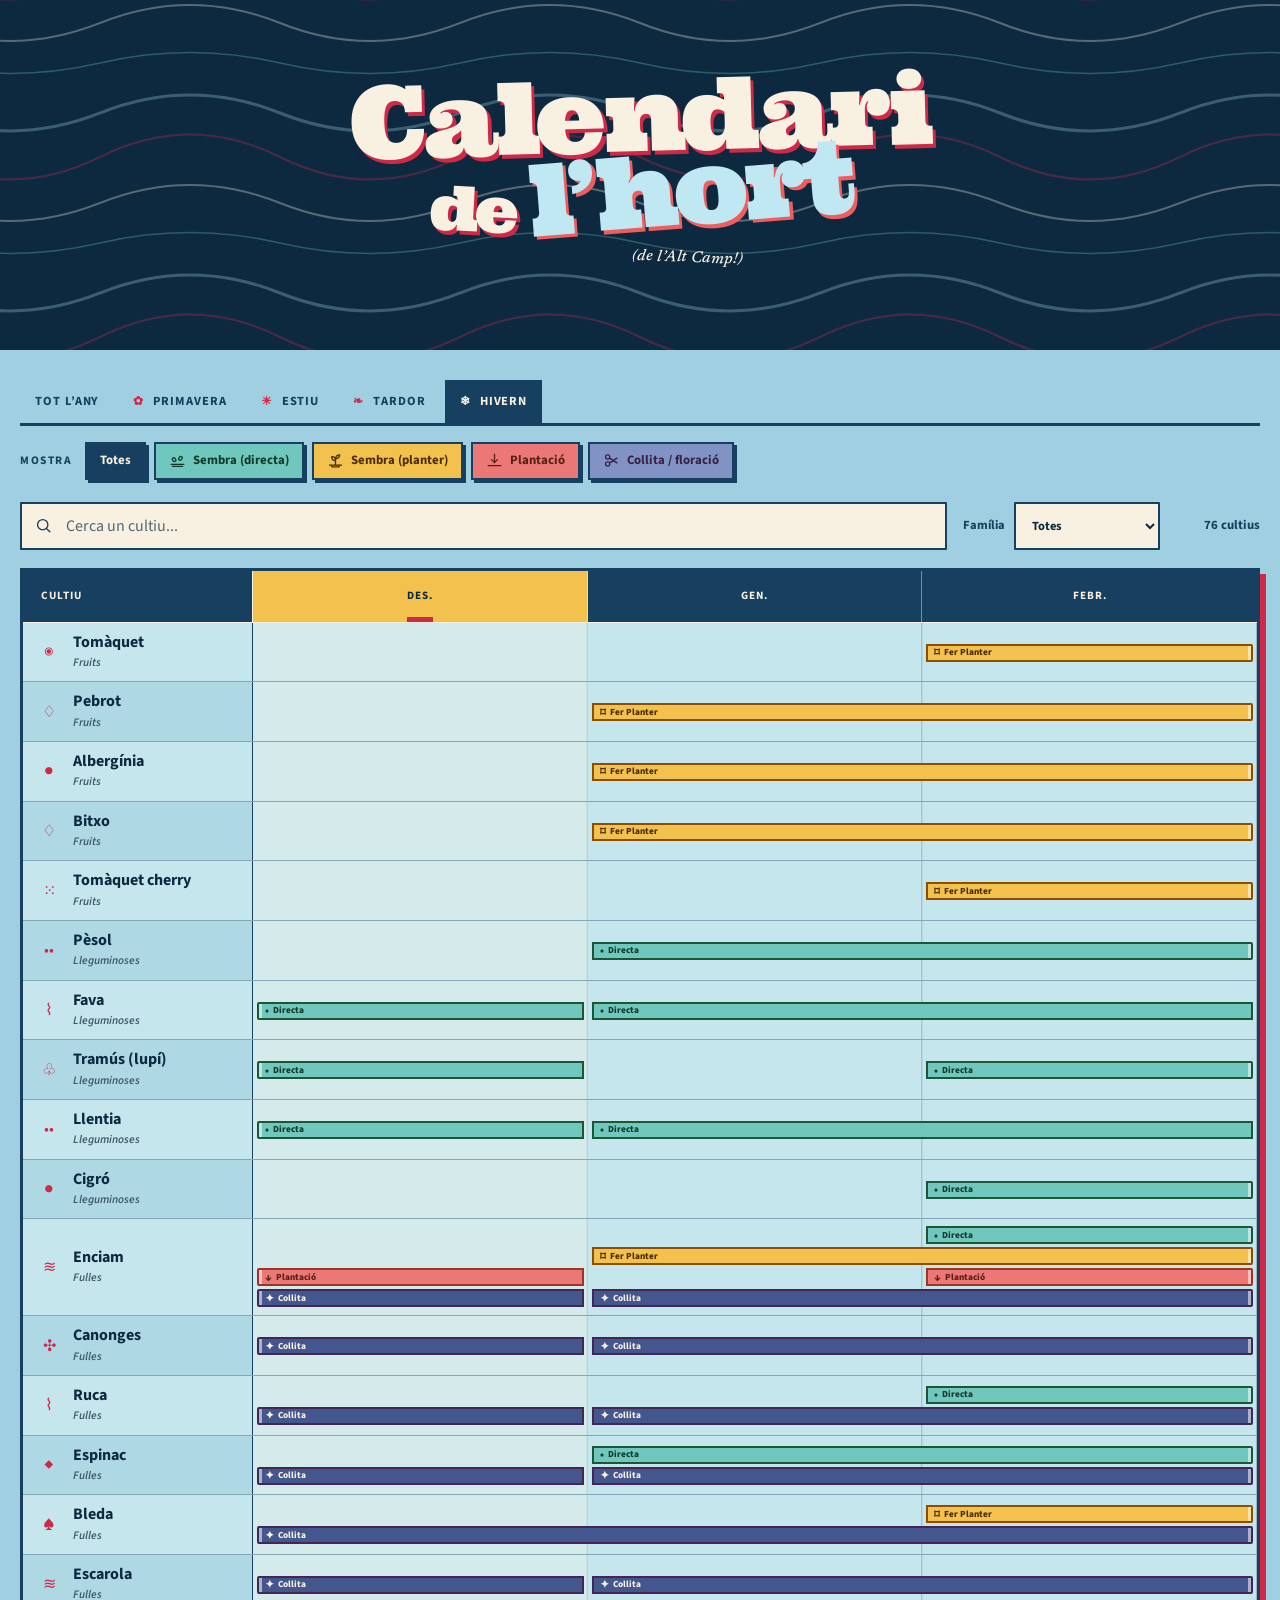
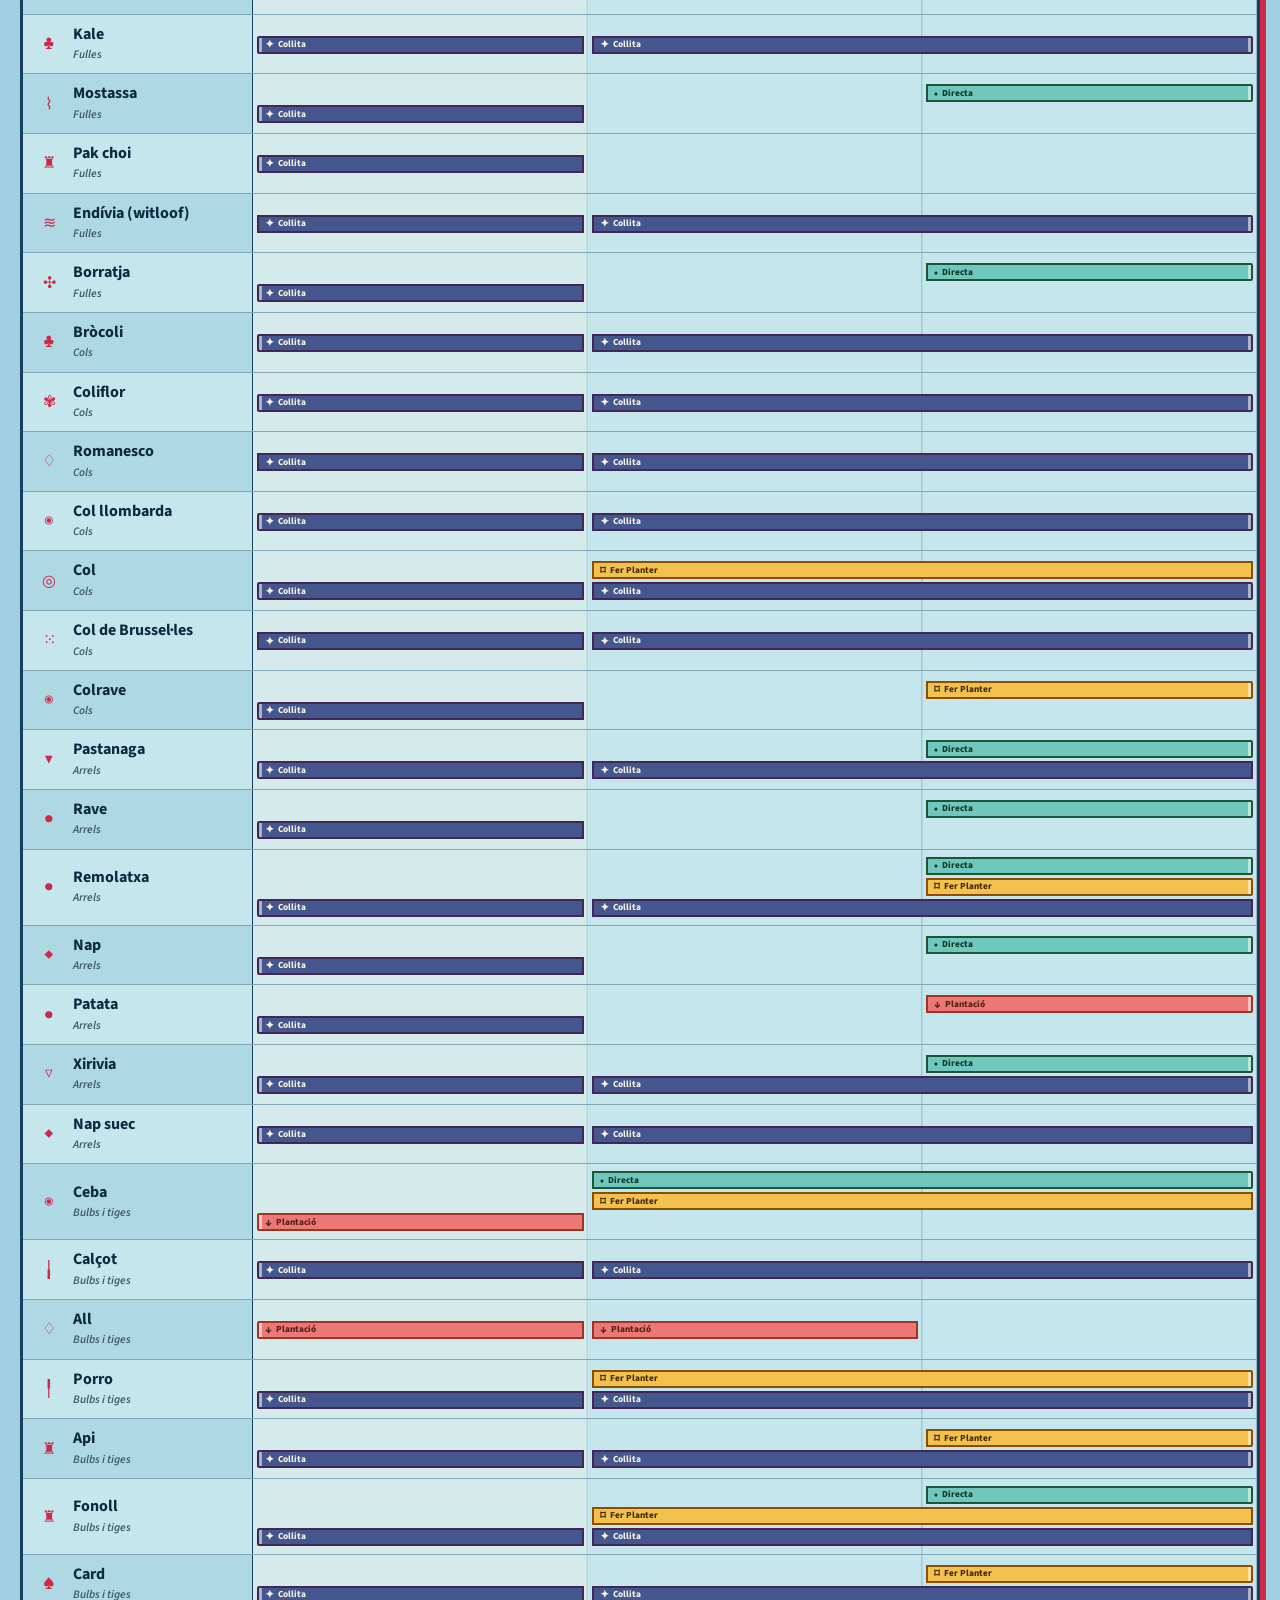
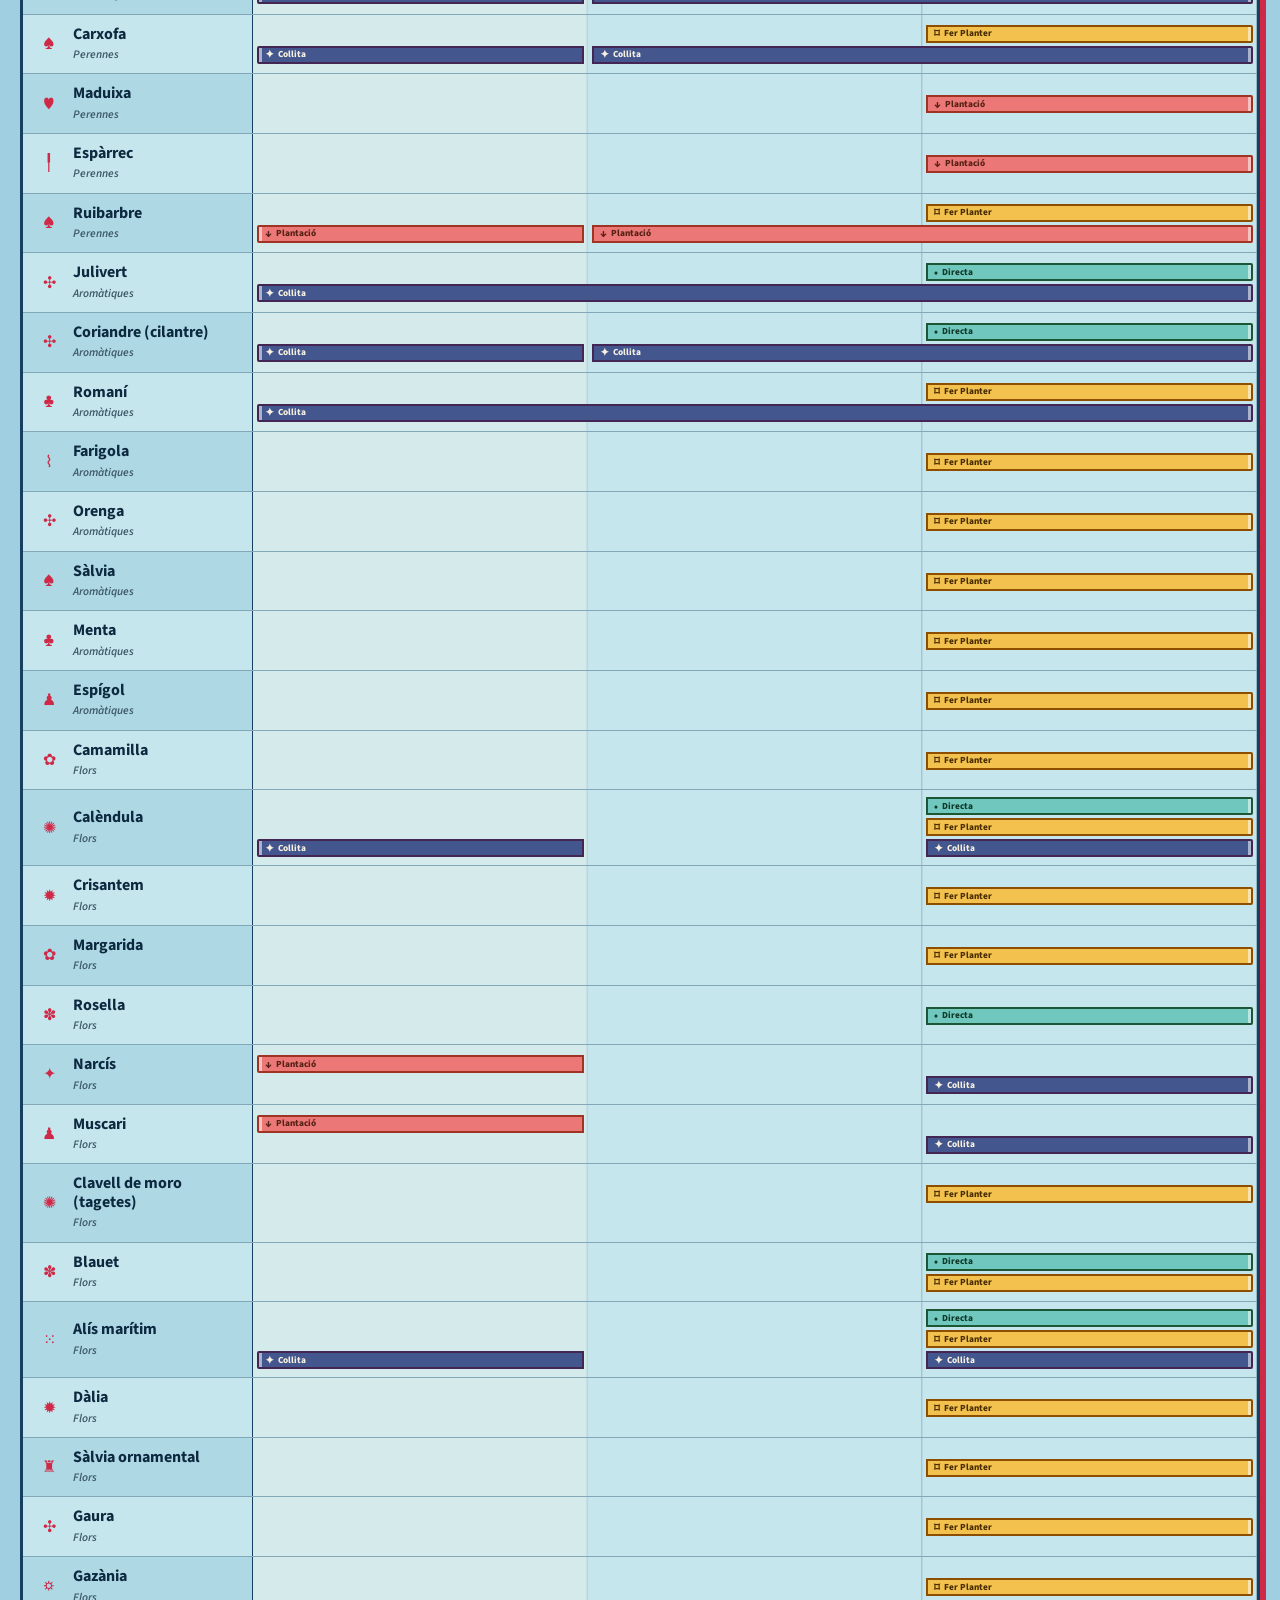
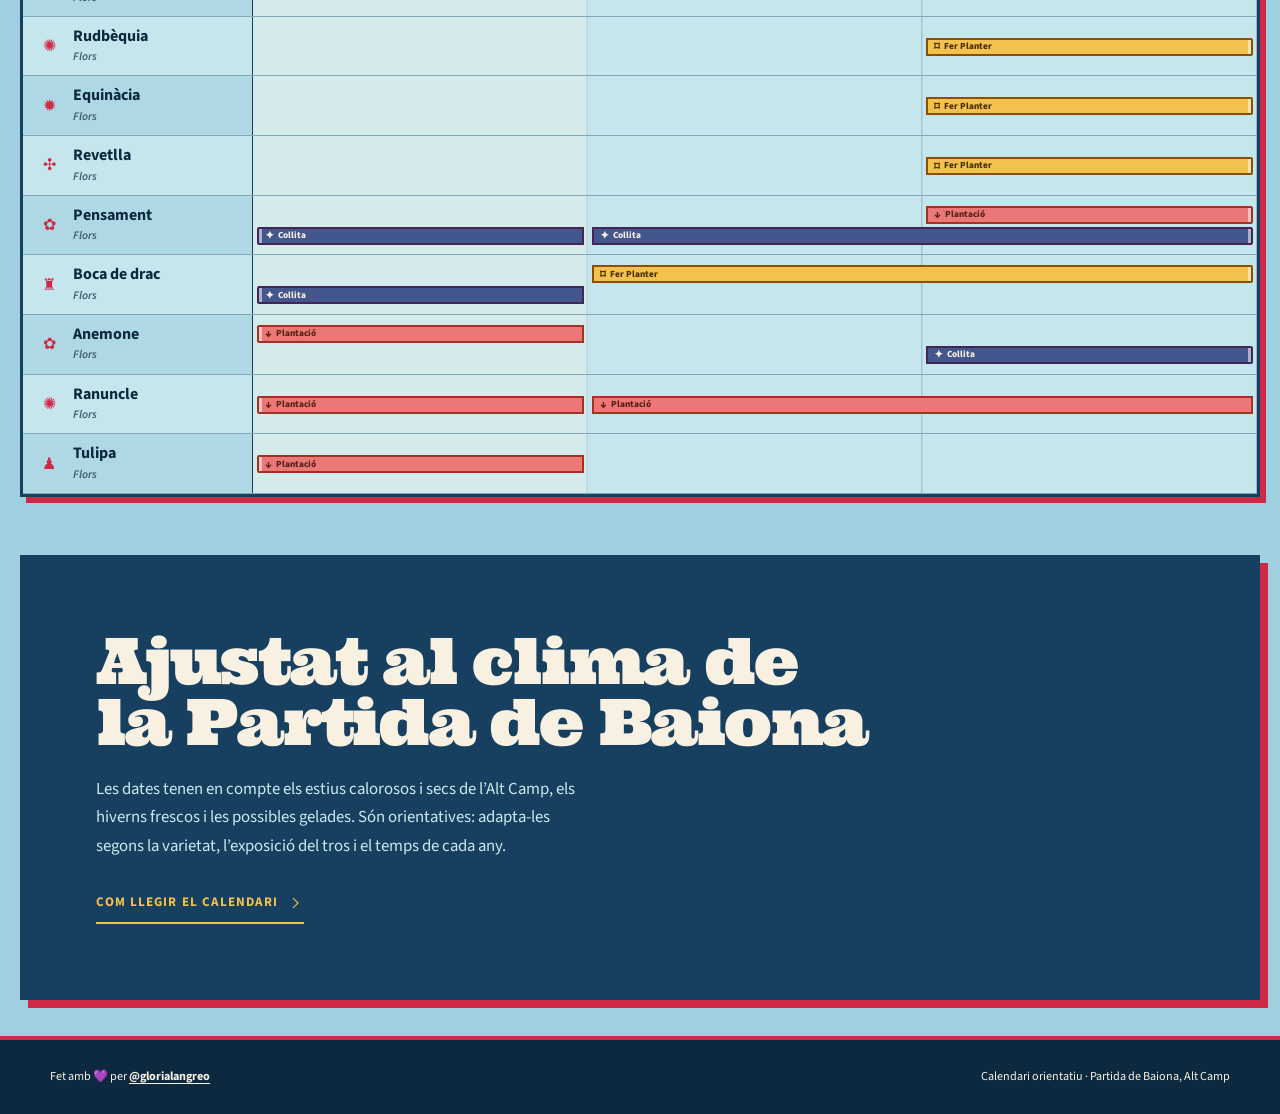
==== index.html @ a0b0c31d "Clarify planting terminology Co-authored-by: Copilot App <223556219+Copilot@users.noreply.github.com" ====
<!doctype html>
<html lang="ca">
  <head>
    <meta charset="UTF-8" />
    <meta name="viewport" content="width=device-width, initial-scale=1.0" />
    <meta
      name="description"
      content="Calendari visual de sembra, planter i trasplantament per a l'hort mediterrani."
    />
    <title>Calendari de l'hort</title>
    <link rel="icon" href="data:image/svg+xml,<svg xmlns=%22http://www.w3.org/2000/svg%22 viewBox=%220 0 32 32%22><text y=%2226%22 font-size=%2228%22>🌱</text></svg>" />
    <link rel="preconnect" href="https://fonts.googleapis.com" />
    <link rel="preconnect" href="https://fonts.gstatic.com" crossorigin />
    <link
      href="https://fonts.googleapis.com/css2?family=Newsreader:ital,opsz,wght@0,6..72,400;0,6..72,500;1,6..72,400&family=Source+Sans+3:ital,wght@0,400;0,500;0,600;0,700;1,400&family=Ultra&display=swap"
      rel="stylesheet"
    />
    <link rel="stylesheet" href="styles.css?v=20260907-37" />
    <link rel="stylesheet" href="theme-bold.css?v=20260907-25" />
  </head>
  <body data-theme="bold">
    <!--
      THESIS: Un cartell botànic de treball, saturat i expressiu, sense perdre la precisió del calendari.
      OWN-WORLD: Paletes estacionals atrevides; tipografia impresa, onades i contrast funcional.
      STORY: Una capçalera editorial condueix al calendari pràctic de l’Alt Camp.
      FIRST VIEWPORT: Titular trencat sobre verd; il·lustració desplegada al peu de la capçalera.
      FORM: Direcció fixada pel brief; cartell botànic vintage amb una graella funcional.
    -->
    <header class="hero">
      <div class="hero-content">
        <h1>
          <span class="title-calendar">Calendari</span>
          <span class="title-de">de</span>
          <em>l’hort</em>
        </h1>
        <p class="hero-region">(de l’Alt Camp!)</p>
      </div>
    </header>

    <main>
      <section class="planner" aria-labelledby="plannerTitle">
        <h2 id="plannerTitle" class="sr-only">Calendari de cultius</h2>

        <div class="season-tabs" role="group" aria-label="Filtra per estació">
          <button class="season-tab" type="button" data-season="all">Tot l’any</button>
          <button class="season-tab" type="button" data-season="spring">
            <span aria-hidden="true">✿</span> Primavera
          </button>
          <button class="season-tab" type="button" data-season="summer">
            <span aria-hidden="true">☀</span> Estiu
          </button>
          <button class="season-tab" type="button" data-season="autumn">
            <span aria-hidden="true">❧</span> Tardor
          </button>
          <button class="season-tab" type="button" data-season="winter">
            <span aria-hidden="true">❄</span> Hivern
          </button>
        </div>

        <div class="action-filter-bar">
          <span class="action-filter-title">Mostra</span>
          <div class="action-filters" role="group" aria-label="Filtra per tasca">
            <button class="action-filter all active" type="button" data-action="all" aria-pressed="true">
              Totes
            </button>
            <button class="action-filter direct active" type="button" data-action="direct" aria-pressed="true">
              <svg viewBox="0 0 20 20" aria-hidden="true">
                <path d="M2.5 14.5h15M4 17h12" />
                <ellipse cx="6" cy="9" rx="1.8" ry="2.4" transform="rotate(-35 6 9)" />
                <ellipse cx="13.5" cy="7.5" rx="1.8" ry="2.4" transform="rotate(35 13.5 7.5)" />
              </svg>
              <span class="action-label-full">Sembra (directa)</span>
              <span class="action-label-short">Directa</span>
            </button>
            <button class="action-filter seedbed active" type="button" data-action="seedbed" aria-pressed="true">
              <svg viewBox="0 0 20 20" aria-hidden="true">
                <path d="M3 15.5h14M5 15.5l1 2h8l1-2M10 15V8" />
                <path d="M10 10c-3 0-4.5-1.5-4.5-4.5C8.5 5.5 10 7 10 10ZM10 8c.5-3 2-4.5 5-4.5-.5 3-2 4.5-5 4.5Z" />
              </svg>
              <span class="action-label-full">Sembra (planter)</span>
              <span class="action-label-short">Fer Planter</span>
            </button>
            <button class="action-filter planting active" type="button" data-action="planting" aria-pressed="true">
              <svg viewBox="0 0 20 20" aria-hidden="true">
                <path d="M10 2.5v10M6.5 9l3.5 3.5L13.5 9M2.5 16h15" />
              </svg>
              <span class="action-label-full">Plantació</span>
              <span class="action-label-short">Plantació</span>
            </button>
            <button class="action-filter harvest active" type="button" data-action="harvest" aria-pressed="true">
              <svg viewBox="0 0 20 20" aria-hidden="true">
                <circle cx="5.5" cy="6" r="2.5" />
                <circle cx="5.5" cy="14" r="2.5" />
                <path d="m7.7 7.2 8.8 5.6M7.7 12.8l8.8-5.6" />
              </svg>
              <span class="action-label-full">Collita / floració</span>
              <span class="action-label-short">Collita</span>
            </button>
          </div>
        </div>

        <div class="toolbar">
          <label class="search-box" for="cropSearch">
            <svg viewBox="0 0 24 24" aria-hidden="true">
              <circle cx="11" cy="11" r="6.5" />
              <path d="m16 16 4 4" />
            </svg>
            <span class="sr-only">Cerca un cultiu</span>
            <input id="cropSearch" type="search" placeholder="Cerca un cultiu..." autocomplete="off" />
          </label>

          <label class="category-filter" for="categorySelect">
            <span>Família</span>
            <select id="categorySelect">
              <option value="all">Totes</option>
            </select>
          </label>

          <p class="result-count" id="resultCount" aria-live="polite"></p>
        </div>

        <div class="gantt-shell">
          <div class="gantt-scroll" id="ganttScroll" tabindex="0" aria-label="Calendari de cultius">
            <div class="gantt" id="gantt">
              <div class="gantt-header">
                <div class="crop-column-title">Cultiu</div>
                <div class="months" id="monthsHeader"></div>
              </div>
              <div id="cropRows"></div>
            </div>
          </div>
          <div class="scroll-hint" id="scrollHint" aria-hidden="true" hidden>
            <span>Desplaça per veure tot l’any</span>
            <span>→</span>
          </div>
        </div>

        <div class="empty-state" id="emptyState" hidden>
          <span aria-hidden="true">🌱</span>
          <h3>No hem trobat cap cultiu</h3>
          <p>Prova una altra cerca o canvia els filtres.</p>
        </div>
      </section>

      <aside class="tip-card">
        <div class="tip-copy">
          <h2>Ajustat al clima de la Partida de Baiona</h2>
          <p>
            Les dates tenen en compte els estius calorosos i secs de l’Alt Camp, els hiverns
            frescos i les possibles gelades. Són orientatives: adapta-les segons la varietat,
            l’exposició del tros i el temps de cada any.
          </p>
          <button
            class="help-button"
            id="helpButton"
            type="button"
            aria-haspopup="dialog"
            aria-controls="helpPanel"
          >
            Com llegir el calendari
            <svg viewBox="0 0 24 24" aria-hidden="true">
              <path d="m8 5 7 7-7 7" />
            </svg>
          </button>
        </div>
      </aside>

      <dialog class="help-dialog" id="helpPanel" aria-labelledby="helpTitle">
        <button class="dialog-close" id="closeHelp" type="button" aria-label="Tanca">×</button>
        <h2 id="helpTitle">Quatre moments, un hort ple de vida</h2>
        <div class="help-steps">
          <div>
            <span class="step-number direct">1</span>
            <h3>Sembra (directa)</h3>
            <p>Sembres la llavor directament al lloc definitiu.</p>
          </div>
          <div>
            <span class="step-number seedbed">2</span>
            <h3>Sembra (planter)</h3>
            <p>Sembres la llavor en safata, test, alvèol, etc. per trasplantar-la després.</p>
          </div>
          <div>
            <span class="step-number planting">3</span>
            <h3>Plantació</h3>
            <p>Plantes una planta o plançó, sigui comprat o que vingui del teu propi planter.</p>
          </div>
          <div>
            <span class="step-number harvest">4</span>
            <h3>Collita / floració</h3>
            <p>Recull els fruits, fulles o arrels; en les plantes ornamentals indica la floració.</p>
          </div>
        </div>
        <p class="dialog-note">
          Pots passar el cursor per damunt de qualsevol franja per veure’n les dates.
        </p>
      </dialog>

    </main>

    <footer>
      <span>
        Fet amb 💜 per
        <a href="https://github.com/glorialangreo">@glorialangreo</a>
      </span>
      <span>Calendari orientatiu · Partida de Baiona, Alt Camp</span>
    </footer>

    <script src="app.js?v=20260907-9"></script>
  </body>
</html>
---- styles.css ----
:root {
  --ink: #2f3a2c;
  --ink-soft: #6d7362;
  --cream: #f4ede0;
  --paper: #f4ede0;
  --paper-deep: #e9e0cf;
  --line: #cfc4ac;
  --line-soft: #ded5c1;
  --green: #40573f;
  --green-dark: #27381f;
  --burgundy: #7b3f43;
  --ochre: #a77e3e;
  --sage: #7d8b6b;
  --font-editorial: "Newsreader", "Iowan Old Style", "Palatino Linotype", Georgia, serif;
  --font-functional: "Source Sans 3", "Segoe UI", Arial, sans-serif;
  --seedbed: #b3813f;
  --seedbed-soft: #e7d6b3;
  --direct: #6f8055;
  --direct-soft: #d3dbbe;
  --planting: #a15b45;
  --planting-soft: #e3c6b5;
  --harvest: #77505d;
  --harvest-soft: #dcc6c9;
  --crop-column: 230px;
  --month-column: 70px;
}

* {
  box-sizing: border-box;
}

html {
  scroll-behavior: smooth;
}

body {
  overflow-x: clip;
  margin: 0;
  color: var(--ink);
  background: var(--cream);
  font-family: var(--font-functional);
  font-size: 1rem;
  line-height: 1.5;
  -webkit-font-smoothing: antialiased;
}

button,
input,
select {
  font: inherit;
}

button {
  color: inherit;
}

.sr-only {
  position: absolute;
  width: 1px;
  height: 1px;
  padding: 0;
  margin: -1px;
  overflow: hidden;
  clip: rect(0, 0, 0, 0);
  white-space: nowrap;
  border: 0;
}

.hero {
  position: relative;
  height: clamp(240px, 24vw, 340px);
  overflow: hidden;
  color: var(--ink);
  background: var(--paper);
  border-bottom: 1px solid var(--line);
}

.hero-content {
  position: absolute;
  top: 50%;
  left: 50%;
  z-index: 2;
  width: min(calc(100% - 40px), 820px);
  text-align: center;
  transform: translate(-50%, -50%);
}

.help-button {
  display: inline-flex;
  gap: 10px;
  align-items: center;
  margin-top: 24px;
  padding: 9px 0;
  color: var(--green);
  font-size: clamp(0.64rem, 0.86vw, 0.84rem);
  font-weight: 700;
  letter-spacing: 0.08em;
  text-transform: uppercase;
  cursor: pointer;
  background: none;
  border: 0;
  border-bottom: 1px solid currentColor;
}

.help-button:hover {
  color: var(--burgundy);
}

.help-button svg {
  width: 16px;
  fill: none;
  stroke: currentColor;
  stroke-linecap: round;
  stroke-linejoin: round;
  stroke-width: 1.6;
  transition: transform 180ms ease-out;
}

.help-button:hover svg {
  transform: translateX(3px);
}

.hero h1 {
  margin: 0;
  font-family: var(--font-editorial);
  font-size: clamp(3rem, 6vw, 5.5rem);
  font-weight: 400;
  font-optical-sizing: auto;
  letter-spacing: -0.035em;
  line-height: 0.96;
  white-space: nowrap;
}

.hero h1 em {
  color: var(--burgundy);
  font-weight: 400;
}


main {
  --gutter: 20px;
  width: min(1240px, calc(100% - var(--gutter) * 2));
  margin: 0 auto;
}

.planner {
  padding: 24px 0 38px;
}

.planner h2,
.tip-card h2,
.help-dialog h2 {
  margin: 0;
  font-family: var(--font-editorial);
  font-size: clamp(2.4rem, 4.2vw, 3.75rem);
  font-weight: 400;
  font-optical-sizing: auto;
  letter-spacing: -0.03em;
  line-height: 0.98;
  text-wrap: balance;
}

.action-filter-bar {
  display: flex;
  gap: 12px;
  align-items: center;
  margin-top: 16px;
}

.action-filter-title {
  color: var(--ink-soft);
  font-size: 0.76rem;
  font-weight: 700;
  letter-spacing: 0.08em;
  text-transform: uppercase;
}

.action-filters {
  display: flex;
  flex-wrap: wrap;
  gap: 8px;
}

.action-filter {
  display: inline-flex;
  gap: 7px;
  align-items: center;
  min-height: 36px;
  padding: 7px 12px;
  color: var(--ink-soft);
  font-size: 0.78rem;
  font-weight: 700;
  cursor: pointer;
  background: transparent;
  border: 1px solid var(--line);
  border-radius: 0;
  transition:
    color 160ms ease,
    background 160ms ease,
    border-color 160ms ease,
    box-shadow 160ms ease;
}

.action-filter:hover {
  border-color: var(--green);
}

.action-filter:focus-visible {
  outline: 3px solid rgba(61, 91, 66, 0.22);
  outline-offset: 2px;
}

.action-filter svg {
  width: 17px;
  height: 17px;
  fill: none;
  stroke: currentColor;
  stroke-linecap: round;
  stroke-linejoin: round;
  stroke-width: 1.5;
}

.action-filter.all.active {
  color: var(--paper);
  background: var(--green);
  border-color: var(--green);
}

.action-filter.seedbed.active {
  color: #70440f;
  background: var(--seedbed-soft);
  border-color: var(--seedbed);
}

.action-filter.direct.active {
  color: #3e5f31;
  background: var(--direct-soft);
  border-color: var(--direct);
}

.action-filter.planting.active {
  color: #843b25;
  background: var(--planting-soft);
  border-color: var(--planting);
}

.action-filter.harvest.active {
  color: #514174;
  background: var(--harvest-soft);
  border-color: var(--harvest);
}

.action-label-short {
  display: none;
}

.step-number.seedbed {
  background: var(--seedbed);
}

.step-number.direct {
  background: var(--direct);
}

.step-number.planting {
  background: var(--planting);
}

.step-number.harvest {
  background: var(--harvest);
}

.season-tabs {
  display: flex;
  gap: 28px;
  padding: 0;
  margin-top: 0;
  overflow-x: auto;
  border-bottom: 1px solid var(--line);
  scrollbar-width: none;
}

.season-tabs::-webkit-scrollbar {
  display: none;
}

.season-tab {
  flex: 0 0 max-content;
  min-width: 0;
  padding: 12px 0 13px;
  font-size: 0.86rem;
  font-weight: 600;
  cursor: pointer;
  background: transparent;
  letter-spacing: 0.03em;
  border: 0;
  border-bottom: 2px solid transparent;
  transition:
    color 160ms ease,
    border-color 160ms ease;
}

.season-tab span {
  margin-right: 5px;
  color: var(--burgundy);
}

.season-tab:hover {
  color: var(--burgundy);
}

.season-tab.active {
  color: var(--green-dark);
  background: transparent;
  border-bottom-color: var(--green);
}

.season-tab.active span {
  color: var(--burgundy);
}

.toolbar {
  display: grid;
  grid-template-columns: minmax(240px, 1fr) auto auto;
  gap: 16px;
  align-items: center;
  margin-top: 22px;
}

.search-box {
  position: relative;
  display: flex;
  align-items: center;
}

.search-box svg {
  position: absolute;
  left: 14px;
  width: 19px;
  fill: none;
  stroke: var(--green);
  stroke-linecap: round;
  stroke-width: 1.7;
  pointer-events: none;
}

.search-box input,
.category-filter select {
  width: 100%;
  height: 44px;
  color: var(--ink);
  background: var(--paper);
  border: 1px solid var(--line);
  border-radius: 1px;
  outline: none;
}

.search-box input {
  padding: 0 16px 0 44px;
}

.search-box input:focus,
.category-filter select:focus {
  border-color: var(--green);
  box-shadow: 0 0 0 3px rgba(61, 91, 66, 0.14);
}

.category-filter {
  display: flex;
  gap: 9px;
  align-items: center;
  color: var(--ink-soft);
  font-size: 0.78rem;
  font-weight: 600;
}

.category-filter select {
  min-width: 130px;
  padding: 0 34px 0 12px;
}

.result-count {
  min-width: 84px;
  margin: 0;
  color: var(--ink-soft);
  font-size: 0.8rem;
  text-align: right;
}

.gantt-shell {
  margin-top: 18px;
  overflow: hidden;
  border: 1px solid var(--line);
}

.gantt-scroll {
  overflow-x: auto;
  background: var(--paper);
  outline: none;
}

.gantt {
  min-width: calc(var(--crop-column) + var(--month-column) * var(--visible-months));
}

.gantt-header,
.crop-row {
  display: grid;
  grid-template-columns:
    var(--crop-column)
    minmax(calc(var(--month-column) * var(--visible-months)), 1fr);
}

.gantt-header {
  position: sticky;
  top: 0;
  z-index: 5;
  min-height: 52px;
  color: var(--green-dark);
  background: #ded6bd;
  border-bottom: 1px solid var(--line);
  font-size: 0.7rem;
  font-weight: 700;
  letter-spacing: 0.09em;
  text-transform: uppercase;
}

.crop-column-title {
  position: sticky;
  left: 0;
  z-index: 7;
  display: flex;
  align-items: center;
  padding: 0 18px;
  background: #ded6bd;
  border-right: 1px solid var(--line);
}

.months {
  display: grid;
  grid-template-columns: repeat(var(--visible-months), minmax(var(--month-column), 1fr));
}

.month-label {
  position: relative;
  display: grid;
  border-right: 1px solid var(--line);
  place-items: center;
}

.month-label:last-child {
  border-right: 0;
}

.month-label.current {
  color: var(--green);
  background: rgba(125, 139, 107, 0.22);
}

.month-label.current::after {
  position: absolute;
  bottom: 0;
  width: 26px;
  height: 3px;
  content: "";
  background: var(--green);
  border-radius: 0;
}

.crop-row {
  min-height: 58px;
  border-bottom: 1px solid rgba(183, 170, 136, 0.52);
}

.crop-row:last-child {
  border-bottom: 0;
}

.crop-meta {
  position: sticky;
  left: 0;
  z-index: 3;
  display: flex;
  gap: 12px;
  align-items: center;
  padding: 10px 14px;
  background: var(--paper);
  border-right: 1px solid var(--line);
}

.crop-row:nth-child(even) .crop-meta {
  background: #eee7d5;
}

.crop-icon {
  display: block;
  flex: 0 0 auto;
  width: 24px;
  height: auto;
  color: var(--burgundy);
  font-size: 1rem;
  text-align: center;
}

.crop-name {
  display: block;
  margin-bottom: 3px;
  color: var(--ink);
  font-family: var(--font-functional);
  font-size: 1rem;
  font-weight: 600;
  line-height: 1.15;
}

.crop-category {
  display: block;
  color: #777866;
  font-size: 0.72rem;
  font-style: italic;
}

.timeline {
  position: relative;
  display: grid;
  min-height: calc(12px + var(--lane-count, 1) * 21px);
  background-image: url("data:image/svg+xml,%3Csvg xmlns='http://www.w3.org/2000/svg' width='100' height='2' viewBox='0 0 100 2'%3E%3Cpath d='M99.5 0v2' stroke='%23cfc4ac' stroke-opacity='.52'/%3E%3C/svg%3E");
  background-size: calc(100% / var(--visible-months)) 100%;
}

.month-highlight {
  position: absolute;
  top: 0;
  bottom: 0;
  left: calc((var(--position) - 1) * 100% / var(--visible-months));
  width: calc(100% / var(--visible-months));
  pointer-events: none;
  content: "";
  background: rgba(61, 91, 66, 0.07);
}

.period {
  position: absolute;
  z-index: 1;
  display: flex;
  gap: 4px;
  align-items: center;
  top: calc(var(--lane-offset, 7px) + var(--lane) * 21px);
  left: calc((var(--start) - 1) * 100% / var(--visible-months) + 4px);
  width: calc((var(--end) - var(--start) + 1) * 100% / var(--visible-months) - 8px);
  height: 16px;
  padding: 0 6px;
  overflow: hidden;
  font-size: 0.58rem;
  font-weight: 800;
  line-height: 1;
  white-space: nowrap;
  cursor: help;
  border: 1px solid;
  border-radius: 0;
  transition:
    filter 140ms ease,
    transform 140ms ease;
}

.period:hover,
.period:focus-visible,
.period.is-active {
  z-index: 2;
  filter: saturate(1.15) brightness(0.96);
  outline: 2px solid var(--paper);
  box-shadow: 0 0 0 3px currentColor;
  transform: scaleY(1.18);
}

.period-tooltip {
  position: fixed;
  z-index: 1000;
  max-width: min(260px, calc(100vw - 20px));
  padding: 8px 10px;
  color: var(--light, var(--paper));
  font-size: 0.78rem;
  font-weight: 700;
  line-height: 1.25;
  pointer-events: none;
  background: var(--green-dark);
  border: 2px solid var(--paper);
  box-shadow: 4px 4px 0 var(--burgundy);
}

.period-tooltip[hidden] {
  display: none;
}

.period.seedbed {
  color: #6b4a15;
  background: var(--seedbed-soft);
  border-color: var(--seedbed);
}

.period.direct {
  color: #3c4c2b;
  background: var(--direct-soft);
  border-color: var(--direct);
}

.period.planting {
  color: #7d3f2a;
  background: var(--planting-soft);
  border-color: var(--planting);
}

.period.harvest {
  color: #5d3a45;
  background: var(--harvest-soft);
  border-color: var(--harvest);
}

.period.continues-before {
  border-top-left-radius: 2px;
  border-bottom-left-radius: 2px;
  box-shadow: inset 3px 0 rgba(255, 255, 255, 0.55);
}

.period.continues-after {
  border-top-right-radius: 2px;
  border-bottom-right-radius: 2px;
  box-shadow: inset -3px 0 rgba(255, 255, 255, 0.55);
}

.period.continues-before.continues-after {
  box-shadow:
    inset 3px 0 rgba(255, 255, 255, 0.55),
    inset -3px 0 rgba(255, 255, 255, 0.55);
}

.period-symbol {
  flex: 0 0 auto;
  font-size: 0.7rem;
}

.period-label {
  overflow: hidden;
  text-overflow: ellipsis;
}

.scroll-hint {
  display: none;
  justify-content: space-between;
  padding: 8px 14px;
  color: var(--ink-soft);
  font-size: 0.72rem;
  background: var(--paper-deep);
  border-top: 1px solid var(--line);
}

.scroll-hint[hidden] {
  display: none;
}

.empty-state {
  padding: 52px 20px;
  text-align: center;
}

.empty-state span {
  font-size: 2.4rem;
}

.empty-state h3 {
  margin: 14px 0 6px;
  font-family: var(--font-editorial);
  font-size: 1.55rem;
  font-weight: 500;
}

.empty-state p {
  margin: 0;
  color: var(--ink-soft);
}

.tip-card {
  display: grid;
  grid-template-columns: minmax(0, 1fr);
  align-items: center;
  padding: 32px 0;
  margin: 20px auto 36px;
  border-top: 1px solid var(--line);
  border-bottom: 1px solid var(--line);
}

.tip-copy {
  max-width: 760px;
}

.tip-card h2 {
  max-width: 15ch;
  font-size: clamp(2.25rem, 4vw, 3.5rem);
}

.tip-card p {
  max-width: 60ch;
  margin: 22px 0 0;
  color: var(--ink-soft);
  line-height: 1.7;
}

footer {
  display: flex;
  gap: 20px;
  justify-content: space-between;
  padding: 28px max(24px, calc((100% - 1180px) / 2));
  color: #e4dcc6;
  font-size: 0.76rem;
  background: var(--green-dark);
  border-top: 1px solid #a9a37f;
}

footer a {
  color: inherit;
  font-weight: 700;
  text-underline-offset: 3px;
}

footer a:hover {
  color: #fff;
}

.help-dialog {
  width: min(680px, calc(100% - 32px));
  max-height: calc(100dvh - 48px);
  padding: 42px;
  color: var(--ink);
  background: var(--paper);
  border: 1px solid var(--line);
  overflow-y: auto;
}

.help-dialog::backdrop {
  background: rgb(30 38 28 / 55%);
}

.dialog-close {
  position: absolute;
  top: 18px;
  right: 20px;
  width: 34px;
  height: 34px;
  font-size: 1.5rem;
  cursor: pointer;
  background: transparent;
  border: 0;
}

.help-steps {
  display: grid;
  grid-template-columns: repeat(4, 1fr);
  gap: 14px;
  margin-top: 28px;
}

.help-steps > div {
  padding: 18px 0;
  border-top: 1px solid var(--line);
}

.step-number {
  display: grid;
  width: 27px;
  height: 27px;
  color: #fff;
  font-size: 0.75rem;
  font-weight: 700;
  border-radius: 1px;
  place-items: center;
}

.help-steps h3 {
  margin: 14px 0 7px;
  font-family: var(--font-editorial);
  font-size: 1.35rem;
  font-weight: 500;
  letter-spacing: -0.015em;
}

.help-steps p,
.dialog-note {
  color: var(--ink-soft);
  font-size: 0.82rem;
  line-height: 1.55;
}

.dialog-note {
  margin: 20px 0 0;
}

@media (max-width: 900px) {
  .hero {
    display: block;
    height: clamp(230px, 34vw, 300px);
    padding-top: 0;
  }

  .hero-content {
    position: absolute;
    top: 50%;
    left: 50%;
    width: calc(100% - 40px);
    margin: 0;
    transform: translate(-50%, -50%);
  }

  .hero h1 {
    font-size: clamp(2.8rem, 7vw, 4rem);
  }

}

@media (max-width: 800px) {
  :root {
    --crop-column: 120px;
    --month-column: 56px;
  }

  main {
    --gutter: 12px;
  }

  .planner {
    padding: 20px 0 28px;
  }

  .action-filter-bar {
    display: block;
  }

  .action-filter-title {
    display: block;
    margin-bottom: 8px;
  }

  .toolbar {
    grid-template-columns: 1fr auto;
  }

  .search-box {
    grid-column: 1 / -1;
  }

  .result-count {
    text-align: right;
  }

  .scroll-hint {
    display: flex;
  }

  .crop-meta {
    gap: 0;
    padding: 10px;
  }

  .crop-icon {
    display: none;
  }

  .tip-card {
    padding: 28px 0;
    margin: 20px auto 32px;
  }

  .help-steps {
    grid-template-columns: 1fr;
  }
}

@media (max-width: 520px) {
  .hero {
    height: 240px;
    padding-top: 0;
  }

  .hero h1 {
    font-size: clamp(2.15rem, 9.5vw, 2.7rem);
  }

  .help-dialog {
    width: calc(100% - 24px);
    padding: 38px 20px 24px;
  }

  .category-filter > span {
    display: none;
  }

  .action-filter.all {
    display: none;
  }

  .action-label-full {
    display: none;
  }

  .action-label-short {
    display: inline;
  }

  .tip-card {
    display: block;
    padding: 24px 0;
  }

  footer {
    display: grid;
  }
}

@media (prefers-reduced-motion: reduce) {
  *,
  *::before,
  *::after {
    scroll-behavior: auto !important;
    transition-duration: 0.01ms !important;
  }
}
---- theme-bold.css ----
body[data-theme="bold"] {
  --ink: #123f31;
  --ink-soft: #5c343b;
  --cream: #f2a2b0;
  --paper: #f7b4bf;
  --paper-deep: #e991a2;
  --line: #164b3a;
  --line-soft: #d66f84;
  --green: #0d4a37;
  --green-dark: #07382b;
  --burgundy: #b7193f;
  --ochre: #d98413;
  --sage: #438150;
  --seedbed: #d27a00;
  --seedbed-soft: #f5bd43;
  --direct: #17643b;
  --direct-soft: #7ebc68;
  --planting: #bc3826;
  --planting-soft: #f17b61;
  --harvest: #5a3675;
  --harvest-soft: #b28ac2;
  --hero-shadow: #ee5c35;
  --light: #fff2d8;
  --control-bg: #ffd4d8;
  --grid-bg: #ffc3ca;
  --grid-alt: #f5aab6;
  --highlight: #f5bd43;
  --muted: #7b3d49;
  --placeholder: #765c57;
  --tip-copy: #ffd9d8;
  --dialog-bg: #ffd2d7;
  --dialog-copy: #633c43;
  --hero-pattern: url("data:image/svg+xml,%3Csvg xmlns='http://www.w3.org/2000/svg' width='360' height='180' viewBox='0 0 360 180'%3E%3Cg fill='none' stroke-linecap='round'%3E%3Cpath d='M0 28C60 4 120 4 180 28S300 52 360 28' stroke='%23f7b4bf' stroke-width='3'/%3E%3Cpath d='M0 72C60 42 120 42 180 72S300 102 360 72' stroke='%23ee5c35' stroke-width='2'/%3E%3Cpath d='M0 118C60 94 120 94 180 118S300 142 360 118' stroke='%23fff2d8' stroke-width='2'/%3E%3Cpath d='M0 158C60 144 120 144 180 158S300 172 360 158' stroke='%23f7b4bf' stroke-width='1.5'/%3E%3C/g%3E%3C/svg%3E");
  color: var(--ink);
  background: var(--cream);
}

body[data-theme="bold"][data-season-theme="spring"] {
  --ink: #421841;
  --ink-soft: #65325f;
  --cream: #cfe86e;
  --paper: #f5a3cf;
  --paper-deep: #df77b7;
  --line: #4b194f;
  --line-soft: #9dbb48;
  --green: #4b194f;
  --green-dark: #341239;
  --burgundy: #d82472;
  --ochre: #f28a32;
  --sage: #65a95c;
  --seedbed: #c87a00;
  --seedbed-soft: #ffd052;
  --direct: #276945;
  --direct-soft: #7fd39a;
  --planting: #bd386c;
  --planting-soft: #f47ba8;
  --harvest: #74418c;
  --harvest-soft: #b988cf;
  --hero-shadow: #ff7a3d;
  --light: #fff4d6;
  --control-bg: #e7f59f;
  --grid-bg: #e1f28f;
  --grid-alt: #d1e876;
  --highlight: #ffcf3f;
  --muted: #68405f;
  --placeholder: #6d5b45;
  --tip-copy: #f6cfe4;
  --dialog-bg: #e8f3a4;
  --dialog-copy: #57344f;
  --hero-pattern: url("data:image/svg+xml,%3Csvg xmlns='http://www.w3.org/2000/svg' width='360' height='180' viewBox='0 0 360 180'%3E%3Cg fill='none' stroke-linecap='round'%3E%3Cpath d='M0 28C60 4 120 4 180 28S300 52 360 28' stroke='%23cfe86e' stroke-width='3'/%3E%3Cpath d='M0 72C60 42 120 42 180 72S300 102 360 72' stroke='%23f5a3cf' stroke-width='2'/%3E%3Cpath d='M0 118C60 94 120 94 180 118S300 142 360 118' stroke='%23fff4d6' stroke-width='2'/%3E%3Cpath d='M0 158C60 144 120 144 180 158S300 172 360 158' stroke='%23ff7a3d' stroke-width='1.5'/%3E%3C/g%3E%3C/svg%3E");
}

body[data-theme="bold"][data-season-theme="summer"] {
  --ink: #17356f;
  --ink-soft: #62442c;
  --cream: #f5c84b;
  --paper: #ff765d;
  --paper-deep: #ef6048;
  --line: #173f8f;
  --line-soft: #dda93c;
  --green: #173f8f;
  --green-dark: #102c6c;
  --burgundy: #d51d65;
  --ochre: #df8500;
  --sage: #24a58f;
  --seedbed: #bf7100;
  --seedbed-soft: #ffe05a;
  --direct: #106b61;
  --direct-soft: #65cfb5;
  --planting: #c13b28;
  --planting-soft: #ff8064;
  --harvest: #67408f;
  --harvest-soft: #ad8ad0;
  --hero-shadow: #27b7a0;
  --light: #fff5d8;
  --control-bg: #ffe59b;
  --grid-bg: #ffdc70;
  --grid-alt: #f4ca48;
  --highlight: #ff765d;
  --muted: #704d2b;
  --placeholder: #6d5b45;
  --tip-copy: #d8f5ef;
  --dialog-bg: #ffe7a8;
  --dialog-copy: #59472c;
  --hero-pattern: url("data:image/svg+xml,%3Csvg xmlns='http://www.w3.org/2000/svg' width='360' height='180' viewBox='0 0 360 180'%3E%3Cg fill='none' stroke-linecap='round'%3E%3Cpath d='M0 28C60 4 120 4 180 28S300 52 360 28' stroke='%23f5c84b' stroke-width='3'/%3E%3Cpath d='M0 72C60 42 120 42 180 72S300 102 360 72' stroke='%2327b7a0' stroke-width='2'/%3E%3Cpath d='M0 118C60 94 120 94 180 118S300 142 360 118' stroke='%23fff5d8' stroke-width='2'/%3E%3Cpath d='M0 158C60 144 120 144 180 158S300 172 360 158' stroke='%23ff765d' stroke-width='1.5'/%3E%3C/g%3E%3C/svg%3E");
}

body[data-theme="bold"][data-season-theme="autumn"] {
  --ink: #4a1f35;
  --ink-soft: #683728;
  --cream: #df783f;
  --paper: #f3a35c;
  --paper-deep: #dc8445;
  --line: #4b1d45;
  --line-soft: #bd5d39;
  --green: #4b1d45;
  --green-dark: #32112f;
  --burgundy: #a71d42;
  --ochre: #d98c24;
  --sage: #788349;
  --seedbed: #a96608;
  --seedbed-soft: #efb73e;
  --direct: #4f642f;
  --direct-soft: #95a65a;
  --planting: #a93728;
  --planting-soft: #e76f51;
  --harvest: #633566;
  --harvest-soft: #a978a5;
  --hero-shadow: #55c2a3;
  --light: #fff0ca;
  --control-bg: #f2bd8a;
  --grid-bg: #eda178;
  --grid-alt: #df8a62;
  --highlight: #efb73e;
  --muted: #6d342b;
  --placeholder: #6b4b3e;
  --tip-copy: #f5d0b0;
  --dialog-bg: #f3bd91;
  --dialog-copy: #61372f;
  --hero-pattern: url("data:image/svg+xml,%3Csvg xmlns='http://www.w3.org/2000/svg' width='360' height='180' viewBox='0 0 360 180'%3E%3Cg fill='none' stroke-linecap='round'%3E%3Cpath d='M0 28C60 4 120 4 180 28S300 52 360 28' stroke='%23f3a35c' stroke-width='3'/%3E%3Cpath d='M0 72C60 42 120 42 180 72S300 102 360 72' stroke='%23f2bb3f' stroke-width='2'/%3E%3Cpath d='M0 118C60 94 120 94 180 118S300 142 360 118' stroke='%23fff0ca' stroke-width='2'/%3E%3Cpath d='M0 158C60 144 120 144 180 158S300 172 360 158' stroke='%23a71d42' stroke-width='1.5'/%3E%3C/g%3E%3C/svg%3E");
}

body[data-theme="bold"][data-season-theme="winter"] {
  --ink: #17374b;
  --ink-soft: #405b68;
  --cream: #9fcfe0;
  --paper: #bfe8f3;
  --paper-deep: #91cfdf;
  --line: #173f5f;
  --line-soft: #75aec0;
  --green: #173f5f;
  --green-dark: #0d2940;
  --burgundy: #cf2948;
  --ochre: #d99c27;
  --sage: #4d918e;
  --seedbed: #a8730c;
  --seedbed-soft: #f2c14e;
  --direct: #236b68;
  --direct-soft: #6fc7bd;
  --planting: #b63e47;
  --planting-soft: #eb7776;
  --harvest: #43578e;
  --harvest-soft: #8193c4;
  --hero-shadow: #f05d5e;
  --light: #f8f1e2;
  --control-bg: #d8eef2;
  --grid-bg: #c5e6ed;
  --grid-alt: #aed8e3;
  --highlight: #f2c14e;
  --muted: #3f5a69;
  --placeholder: #526873;
  --tip-copy: #cbeaf0;
  --dialog-bg: #d8edf2;
  --dialog-copy: #334f5d;
  --hero-pattern: url("data:image/svg+xml,%3Csvg xmlns='http://www.w3.org/2000/svg' width='360' height='180' viewBox='0 0 360 180'%3E%3Cg fill='none' stroke-linecap='round'%3E%3Cpath d='M0 28C60 4 120 4 180 28S300 52 360 28' stroke='%239fcfe0' stroke-width='3'/%3E%3Cpath d='M0 72C60 42 120 42 180 72S300 102 360 72' stroke='%23cf2948' stroke-width='2'/%3E%3Cpath d='M0 118C60 94 120 94 180 118S300 142 360 118' stroke='%23f8f1e2' stroke-width='2'/%3E%3Cpath d='M0 158C60 144 120 144 180 158S300 172 360 158' stroke='%236fc7bd' stroke-width='1.5'/%3E%3C/g%3E%3C/svg%3E");
}

body[data-theme="bold"] .hero {
  height: clamp(280px, 28vw, 350px);
  background: var(--green-dark);
  border-bottom: 0;
}

body[data-theme="bold"] .hero::before {
  position: absolute;
  inset: 0;
  z-index: 0;
  content: "";
  background-image: var(--hero-pattern);
  background-position: center;
  background-size: 360px 180px;
  opacity: 0.32;
}

body[data-theme="bold"] .hero-content {
  top: 50%;
  left: 50%;
  z-index: 1;
  width: min(900px, calc(100% - 48px));
  text-align: left;
  transform: translate(-50%, -50%);
}

body[data-theme="bold"] .hero h1 {
  display: grid;
  grid-template-areas:
    "calendar calendar"
    "de hort";
  grid-template-columns: max-content max-content;
  column-gap: 0.14em;
  align-items: end;
  width: max-content;
  margin: 0 auto;
  color: var(--light);
  font-family: "Ultra", Rockwell, "Roboto Slab", serif;
  font-size: clamp(4rem, 7.8vw, 6.5rem);
  font-weight: 400;
  letter-spacing: -0.045em;
  line-height: 0.76;
  text-shadow: none;
  white-space: normal;
}

body[data-theme="bold"] .title-calendar {
  grid-area: calendar;
  text-shadow: 3px 4px 0 var(--burgundy);
  transform: rotate(-1.5deg);
  transform-origin: left bottom;
}

body[data-theme="bold"] .title-de {
  grid-area: de;
  justify-self: end;
  margin-right: -0.05em;
  font-size: 0.62em;
  letter-spacing: -0.06em;
  text-shadow: 3px 4px 0 var(--burgundy);
  transform: rotate(3deg) translateY(-0.04em);
  transform-origin: right center;
}

body[data-theme="bold"] .hero h1 em {
  grid-area: hort;
  display: block;
  width: max-content;
  margin: 0;
  color: var(--paper);
  font-style: normal;
  text-shadow: 3px 4px 0 var(--hero-shadow);
  transform: rotate(-4.5deg) translateY(0.02em);
  transform-origin: left center;
}

body[data-theme="bold"] .hero-region {
  width: max-content;
  margin: 0.8rem auto 0;
  color: var(--light);
  font-family: "Newsreader", Georgia, serif;
  font-size: clamp(1rem, 1.2vw, 1.3rem);
  font-style: italic;
  font-weight: 500;
  letter-spacing: 0.025em;
  line-height: 1;
  transform: translateX(3rem) rotate(2deg);
}

body[data-theme="bold"] main {
  width: min(1320px, calc(100% - var(--gutter) * 2));
}

body[data-theme="bold"] .planner {
  padding-top: 30px;
}

body[data-theme="bold"] .season-tabs {
  gap: 4px;
  border-bottom: 3px solid var(--green);
}

body[data-theme="bold"] .season-tab {
  padding: 12px 15px;
  color: var(--green);
  font-size: 0.78rem;
  font-weight: 700;
  letter-spacing: 0.075em;
  text-transform: uppercase;
  border-bottom: 0;
}

body[data-theme="bold"] .season-tab:hover {
  color: var(--light);
  background: var(--burgundy);
}

body[data-theme="bold"] .season-tab.active {
  color: var(--light);
  background: var(--green);
  border-bottom-color: transparent;
}

body[data-theme="bold"] .season-tab.active span,
body[data-theme="bold"] .season-tab:hover span {
  color: var(--light);
}

body[data-theme="bold"] .action-filter-title {
  color: var(--green);
  font-size: 0.72rem;
  letter-spacing: 0.14em;
}

body[data-theme="bold"] .action-filter {
  min-height: 38px;
  padding: 7px 13px;
  color: var(--green);
  font-size: 0.8rem;
  background: var(--control-bg);
  border: 2px solid var(--green);
  box-shadow: 3px 3px 0 var(--green);
}

body[data-theme="bold"] .action-filter:hover {
  color: var(--light);
  background: var(--burgundy);
}

body[data-theme="bold"] .action-filter.all.active {
  color: var(--light);
  background: var(--green);
}

body[data-theme="bold"] .action-filter.seedbed.active {
  color: #4a2d00;
  background: var(--seedbed-soft);
  border-color: var(--green);
}

body[data-theme="bold"] .action-filter.direct.active {
  color: #103a29;
  background: var(--direct-soft);
  border-color: var(--green);
}

body[data-theme="bold"] .action-filter.planting.active {
  color: #582115;
  background: var(--planting-soft);
  border-color: var(--green);
}

body[data-theme="bold"] .action-filter.harvest.active {
  color: #372144;
  background: var(--harvest-soft);
  border-color: var(--green);
}

body[data-theme="bold"] .search-box input,
body[data-theme="bold"] .category-filter select {
  height: 48px;
  color: var(--green-dark);
  background: var(--light);
  border: 2px solid var(--green);
}

body[data-theme="bold"] .search-box input::placeholder {
  color: var(--placeholder);
  opacity: 1;
}

body[data-theme="bold"] .category-filter,
body[data-theme="bold"] .result-count {
  color: var(--green);
  font-weight: 700;
}

body[data-theme="bold"] .gantt-shell {
  border: 3px solid var(--green);
  box-shadow: 6px 6px 0 var(--burgundy);
}

body[data-theme="bold"] .gantt-scroll,
body[data-theme="bold"] .crop-meta {
  background: var(--grid-bg);
}

body[data-theme="bold"] .gantt-header,
body[data-theme="bold"] .crop-column-title {
  color: var(--light);
  background: var(--green);
  border-color: var(--light);
}

body[data-theme="bold"] .month-label {
  border-color: color-mix(in srgb, var(--light) 45%, transparent);
}

body[data-theme="bold"] .month-label.current {
  color: var(--green-dark);
  background: var(--highlight);
}

body[data-theme="bold"] .month-label.current::after {
  height: 5px;
  background: var(--burgundy);
}

body[data-theme="bold"] .crop-row {
  border-bottom: 1px solid color-mix(in srgb, var(--green) 38%, transparent);
}

body[data-theme="bold"] .crop-row:nth-child(even) .crop-meta {
  background: var(--grid-alt);
}

body[data-theme="bold"] .crop-meta {
  border-color: var(--green);
}

body[data-theme="bold"] .crop-name {
  color: var(--green-dark);
  font-weight: 700;
}

body[data-theme="bold"] .crop-category {
  color: var(--muted);
  font-weight: 600;
}

body[data-theme="bold"] .timeline {
  background-color: var(--grid-bg);
  background-image: linear-gradient(
    to right,
    transparent calc(100% - 1px),
    color-mix(in srgb, var(--green) 28%, transparent) calc(100% - 1px)
  );
}

body[data-theme="bold"] .month-highlight {
  background: color-mix(in srgb, var(--light) 30%, transparent);
}

body[data-theme="bold"] .period {
  height: 18px;
  color: var(--green-dark);
  font-weight: 800;
  border-width: 2px;
}

body[data-theme="bold"] .period.seedbed {
  color: #4a2d00;
  background: var(--seedbed-soft);
  border-color: #8d4e00;
}

body[data-theme="bold"] .period.direct {
  color: #103a29;
  background: var(--direct-soft);
  border-color: #1b5635;
}

body[data-theme="bold"] .period.planting {
  color: #582115;
  background: var(--planting-soft);
  border-color: #9f3425;
}

body[data-theme="bold"] .period.harvest {
  color: var(--light);
  background: var(--harvest);
  border-color: #432653;
}

body[data-theme="bold"] .scroll-hint {
  color: var(--light);
  background: var(--green);
  border-color: var(--green);
}

body[data-theme="bold"] .tip-card {
  grid-template-columns: 1fr;
  padding: clamp(38px, 6vw, 76px);
  color: var(--light);
  background: var(--green);
  border: 0;
  box-shadow: 8px 8px 0 var(--burgundy);
}

body[data-theme="bold"] .tip-copy {
  max-width: 860px;
}

body[data-theme="bold"] .tip-card h2 {
  max-width: 16ch;
  color: var(--light);
  font-family: "Ultra", Rockwell, "Roboto Slab", serif;
  font-size: clamp(2.4rem, 5vw, 4.8rem);
  letter-spacing: -0.035em;
  line-height: 0.95;
}

body[data-theme="bold"] .tip-card p {
  color: var(--tip-copy);
  font-size: 1.05rem;
}

body[data-theme="bold"] .help-button {
  color: var(--highlight);
  font-size: 0.82rem;
  border-bottom-width: 2px;
}

body[data-theme="bold"] footer {
  color: var(--light);
  background: var(--green-dark);
  border-top: 4px solid var(--burgundy);
}

body[data-theme="bold"] .help-dialog {
  color: var(--green-dark);
  background: var(--dialog-bg);
  border: 3px solid var(--green);
  box-shadow: 8px 8px 0 var(--burgundy);
}

body[data-theme="bold"] .help-dialog::backdrop {
  background: color-mix(in srgb, var(--green-dark) 72%, transparent);
}

body[data-theme="bold"] .help-dialog h2 {
  color: var(--green);
  font-family: "Ultra", Rockwell, "Roboto Slab", serif;
  font-size: clamp(2rem, 4vw, 3.2rem);
  letter-spacing: -0.03em;
}

body[data-theme="bold"] .help-steps > div {
  border-color: var(--green);
}

body[data-theme="bold"] .help-steps p,
body[data-theme="bold"] .dialog-note {
  color: var(--dialog-copy);
}

@media (max-width: 900px) {
  body[data-theme="bold"] .hero {
    height: clamp(260px, 36vw, 310px);
  }

  body[data-theme="bold"] .hero-content {
    top: 50%;
    left: 50%;
    width: calc(100% - 48px);
    transform: translate(-50%, -50%);
  }

  body[data-theme="bold"] .hero h1 {
    font-size: clamp(3.6rem, 10vw, 5.5rem);
  }

  body[data-theme="bold"] .hero h1 em {
    transform-origin: left center;
  }

  body[data-theme="bold"] .hero-region {
    margin: 0.8rem auto 0;
    transform: rotate(2deg);
  }
}

@media (max-width: 520px) {
  body[data-theme="bold"] .hero {
    height: 235px;
  }

  body[data-theme="bold"] .hero-content {
    width: calc(100% - 30px);
  }

  body[data-theme="bold"] .hero h1 {
    font-size: clamp(2.8rem, 13.8vw, 3.65rem);
  }

  body[data-theme="bold"] .season-tab {
    display: flex;
    flex: 1 1 0;
    gap: 1px;
    align-items: center;
    justify-content: center;
    min-width: 0;
    padding: 10px 2px;
    font-size: 0.56rem;
    letter-spacing: 0.015em;
    white-space: nowrap;
  }

  body[data-theme="bold"] .season-tab span {
    margin-right: 0;
  }

  body[data-theme="bold"] .action-filters {
    flex-wrap: nowrap;
    gap: 5px;
    width: 100%;
  }

  body[data-theme="bold"] .action-filter {
    flex: 1 1 0;
    gap: 3px;
    justify-content: center;
    min-width: 0;
    min-height: 36px;
    padding: 6px 3px;
    font-size: 0.68rem;
    white-space: nowrap;
    box-shadow: 2px 2px 0 var(--green);
  }

  body[data-theme="bold"] .action-filter svg {
    flex: 0 0 auto;
    width: 14px;
    height: 14px;
  }

  body[data-theme="bold"] .tip-card {
    padding: 34px 24px;
    box-shadow: 5px 5px 0 var(--burgundy);
  }

  body[data-theme="bold"] .tip-card h2 {
    font-size: 2.35rem;
  }
}
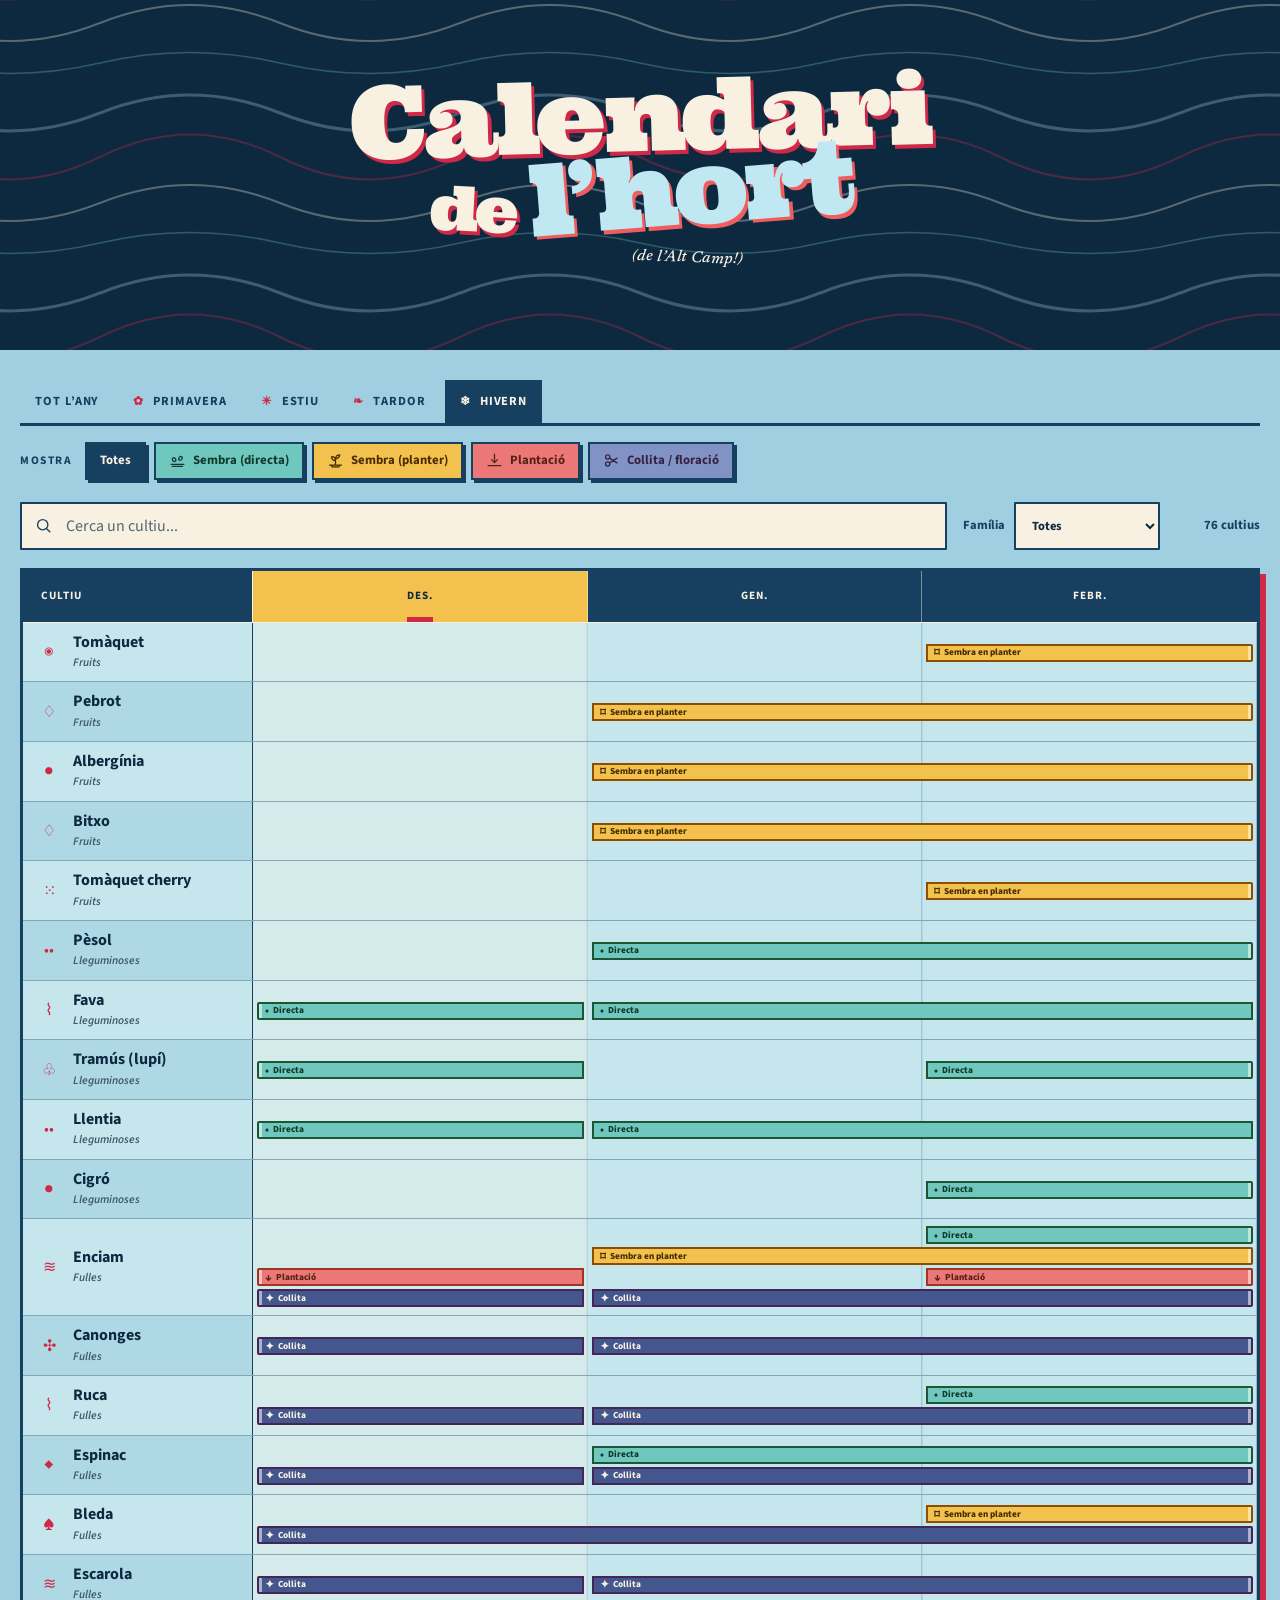
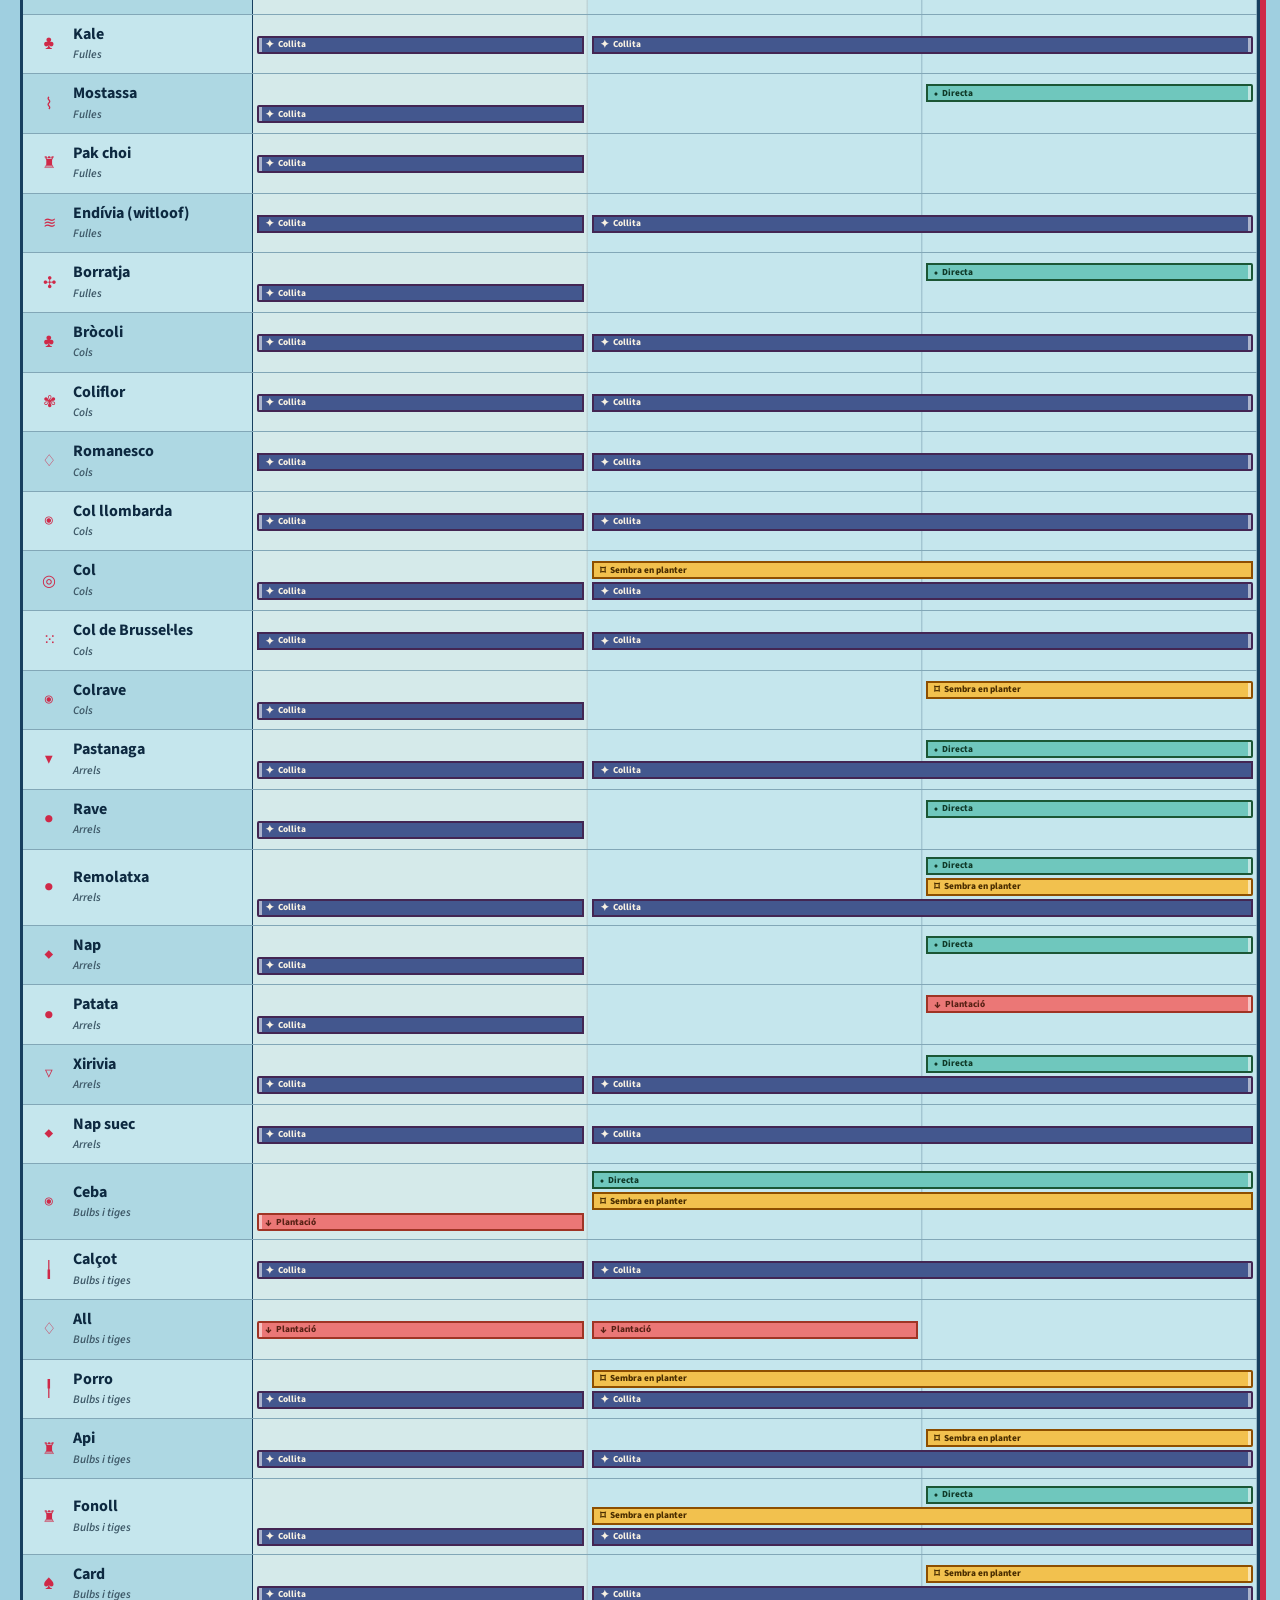
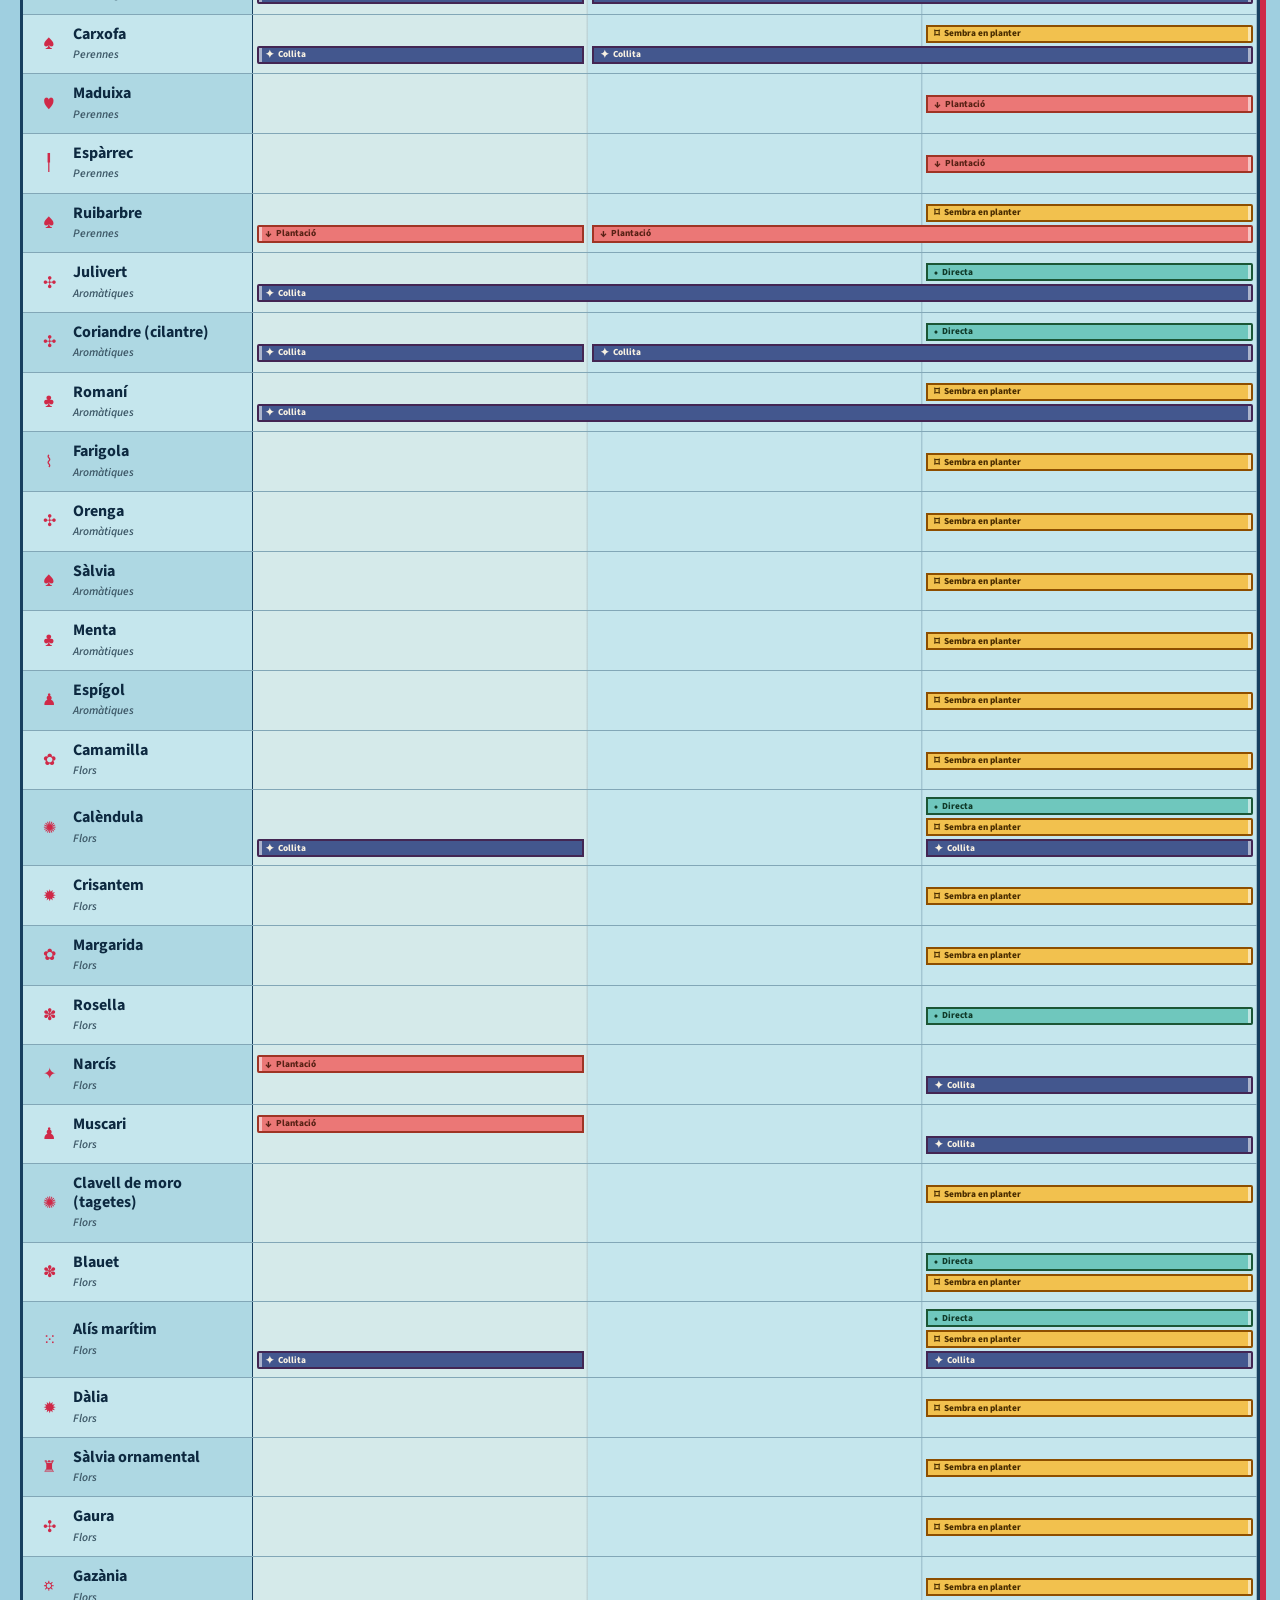
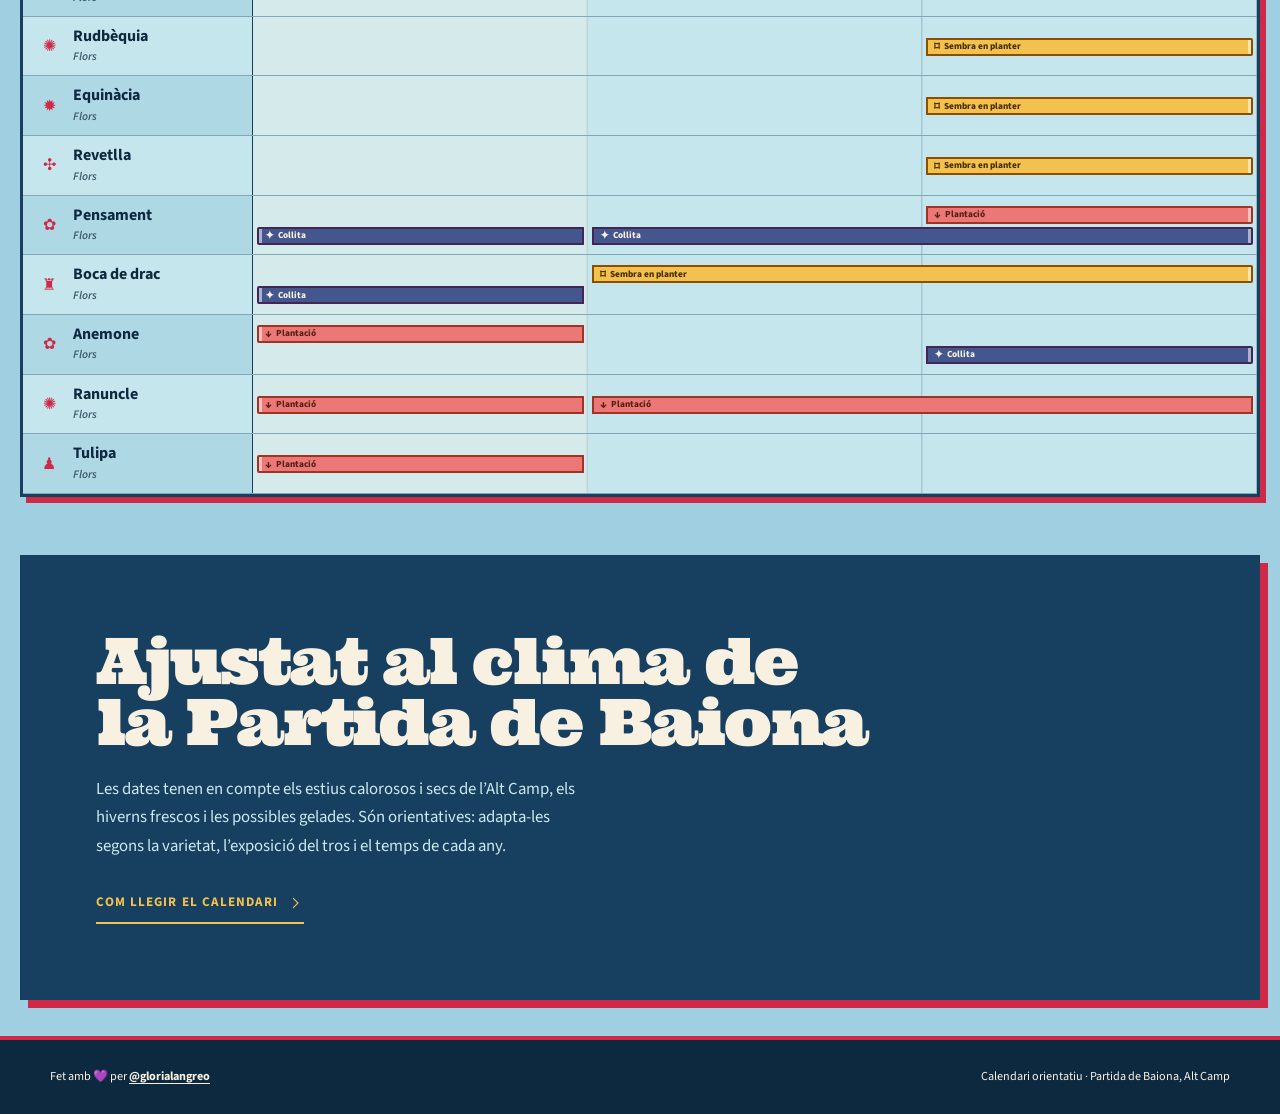
==== commit 9bf8a09f: "Rename mobile seedbed label Co-authored-by: Copilot App <223556219+Copilot@users.noreply.github.com>" ====
--- a/index.html
+++ b/index.html
@@ -15,8 +15,8 @@
       href="https://fonts.googleapis.com/css2?family=Newsreader:ital,opsz,wght@0,6..72,400;0,6..72,500;1,6..72,400&family=Source+Sans+3:ital,wght@0,400;0,500;0,600;0,700;1,400&family=Ultra&display=swap"
       rel="stylesheet"
     />
-    <link rel="stylesheet" href="styles.css?v=20260907-37" />
-    <link rel="stylesheet" href="theme-bold.css?v=20260907-25" />
+    <link rel="stylesheet" href="styles.css?v=20260907-38" />
+    <link rel="stylesheet" href="theme-bold.css?v=20260907-26" />
   </head>
   <body data-theme="bold">
     <!--
@@ -78,7 +78,7 @@
                 <path d="M10 10c-3 0-4.5-1.5-4.5-4.5C8.5 5.5 10 7 10 10ZM10 8c.5-3 2-4.5 5-4.5-.5 3-2 4.5-5 4.5Z" />
               </svg>
               <span class="action-label-full">Sembra (planter)</span>
-              <span class="action-label-short">Fer Planter</span>
+              <span class="action-label-short">Sembra en planter</span>
             </button>
             <button class="action-filter planting active" type="button" data-action="planting" aria-pressed="true">
               <svg viewBox="0 0 20 20" aria-hidden="true">
@@ -205,6 +205,6 @@
       <span>Calendari orientatiu · Partida de Baiona, Alt Camp</span>
     </footer>
 
-    <script src="app.js?v=20260907-9"></script>
+    <script src="app.js?v=20260907-10"></script>
   </body>
 </html>
--- a/styles.css
+++ b/styles.css
@@ -896,6 +896,10 @@
     display: none;
   }
 
+  .action-filter svg {
+    display: none;
+  }
+
   .action-label-full {
     display: none;
   }
--- a/theme-bold.css
+++ b/theme-bold.css
@@ -615,6 +615,10 @@
     box-shadow: 2px 2px 0 var(--green);
   }
 
+  body[data-theme="bold"] .action-filter.seedbed {
+    flex-grow: 1.75;
+  }
+
   body[data-theme="bold"] .action-filter svg {
     flex: 0 0 auto;
     width: 14px;
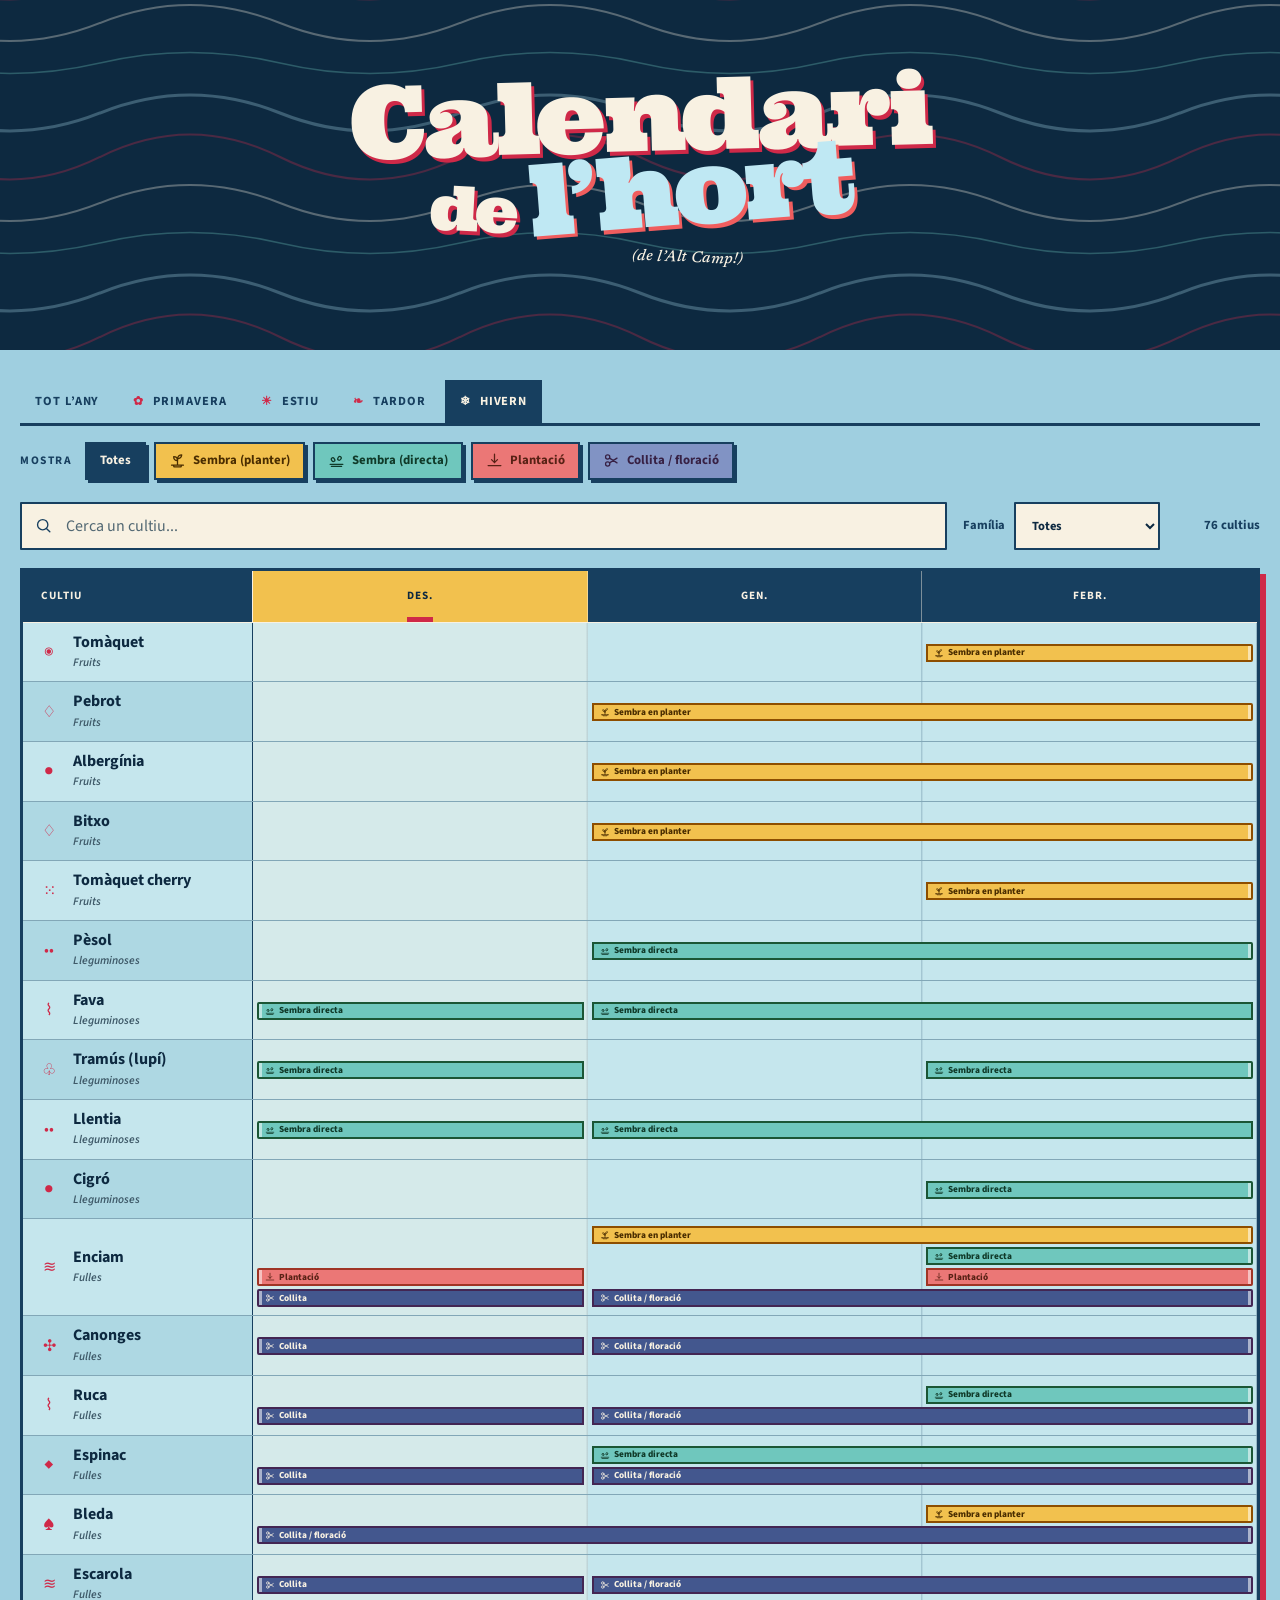
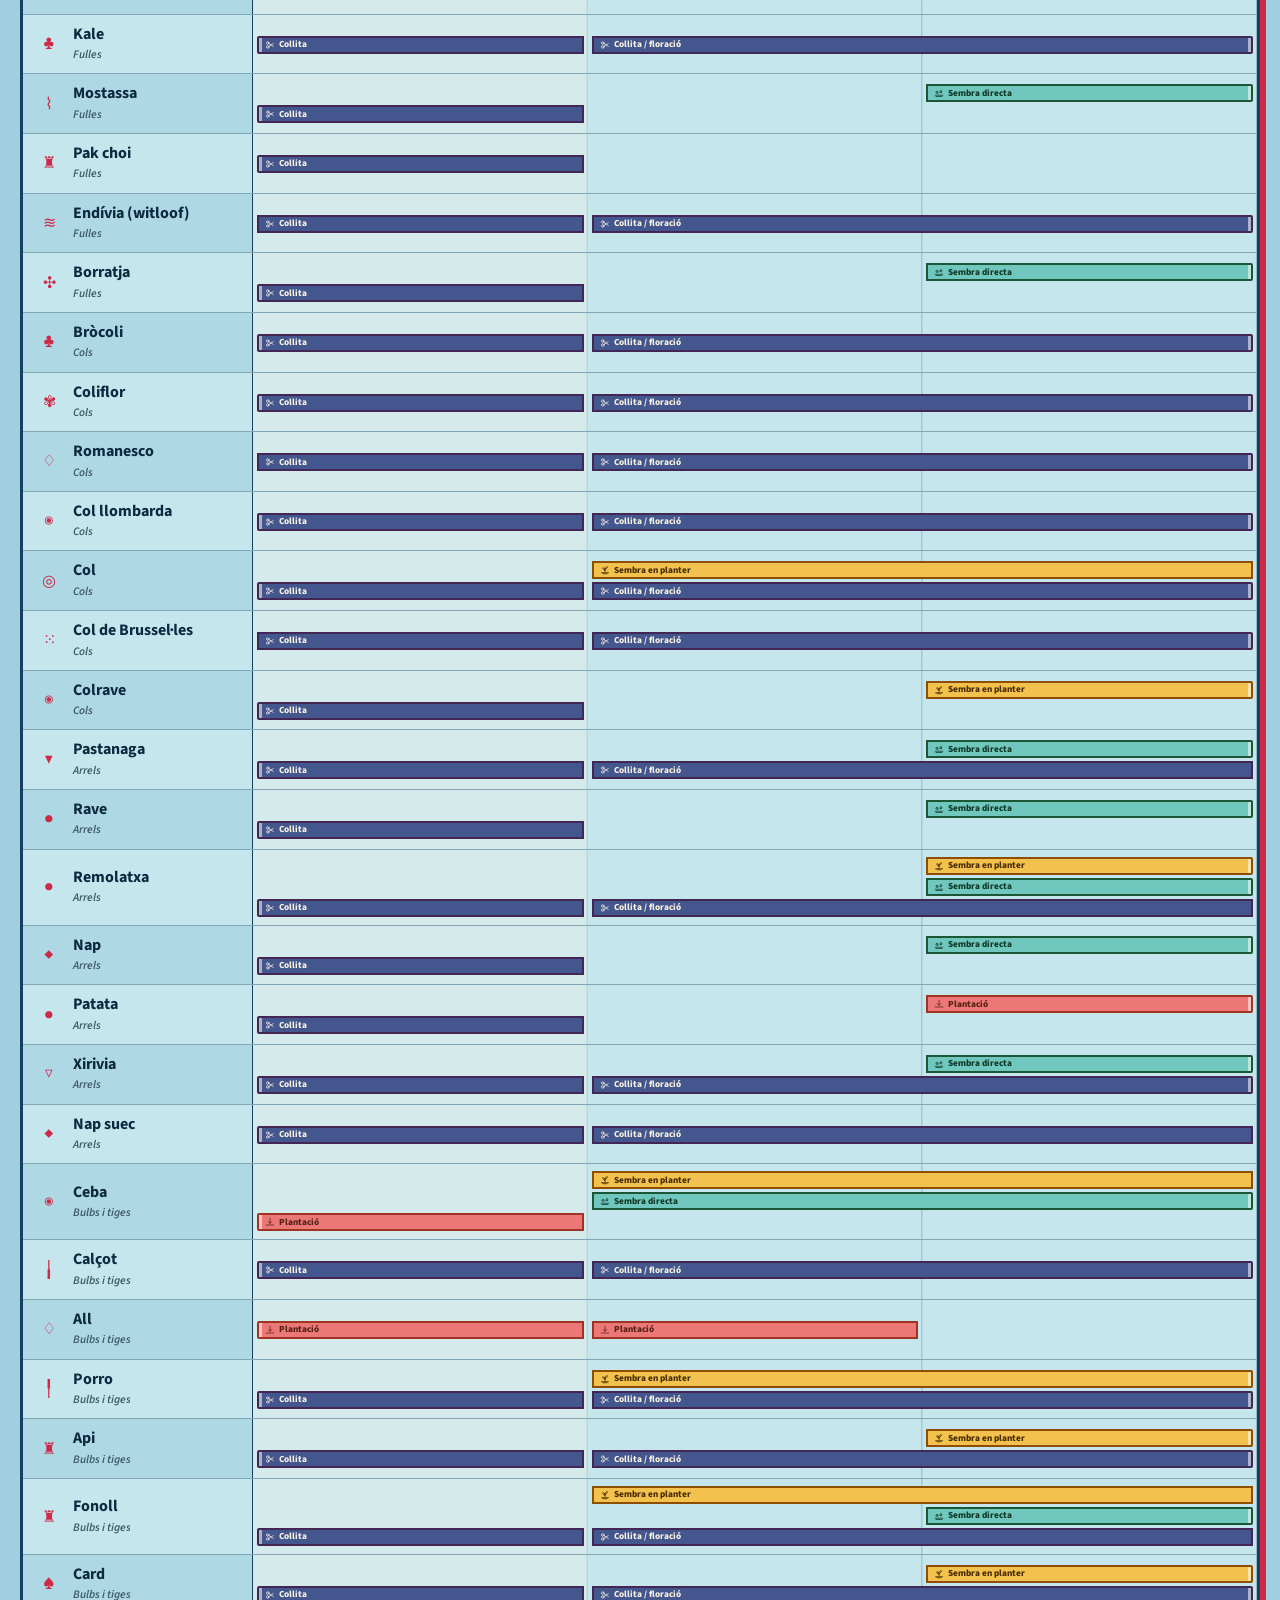
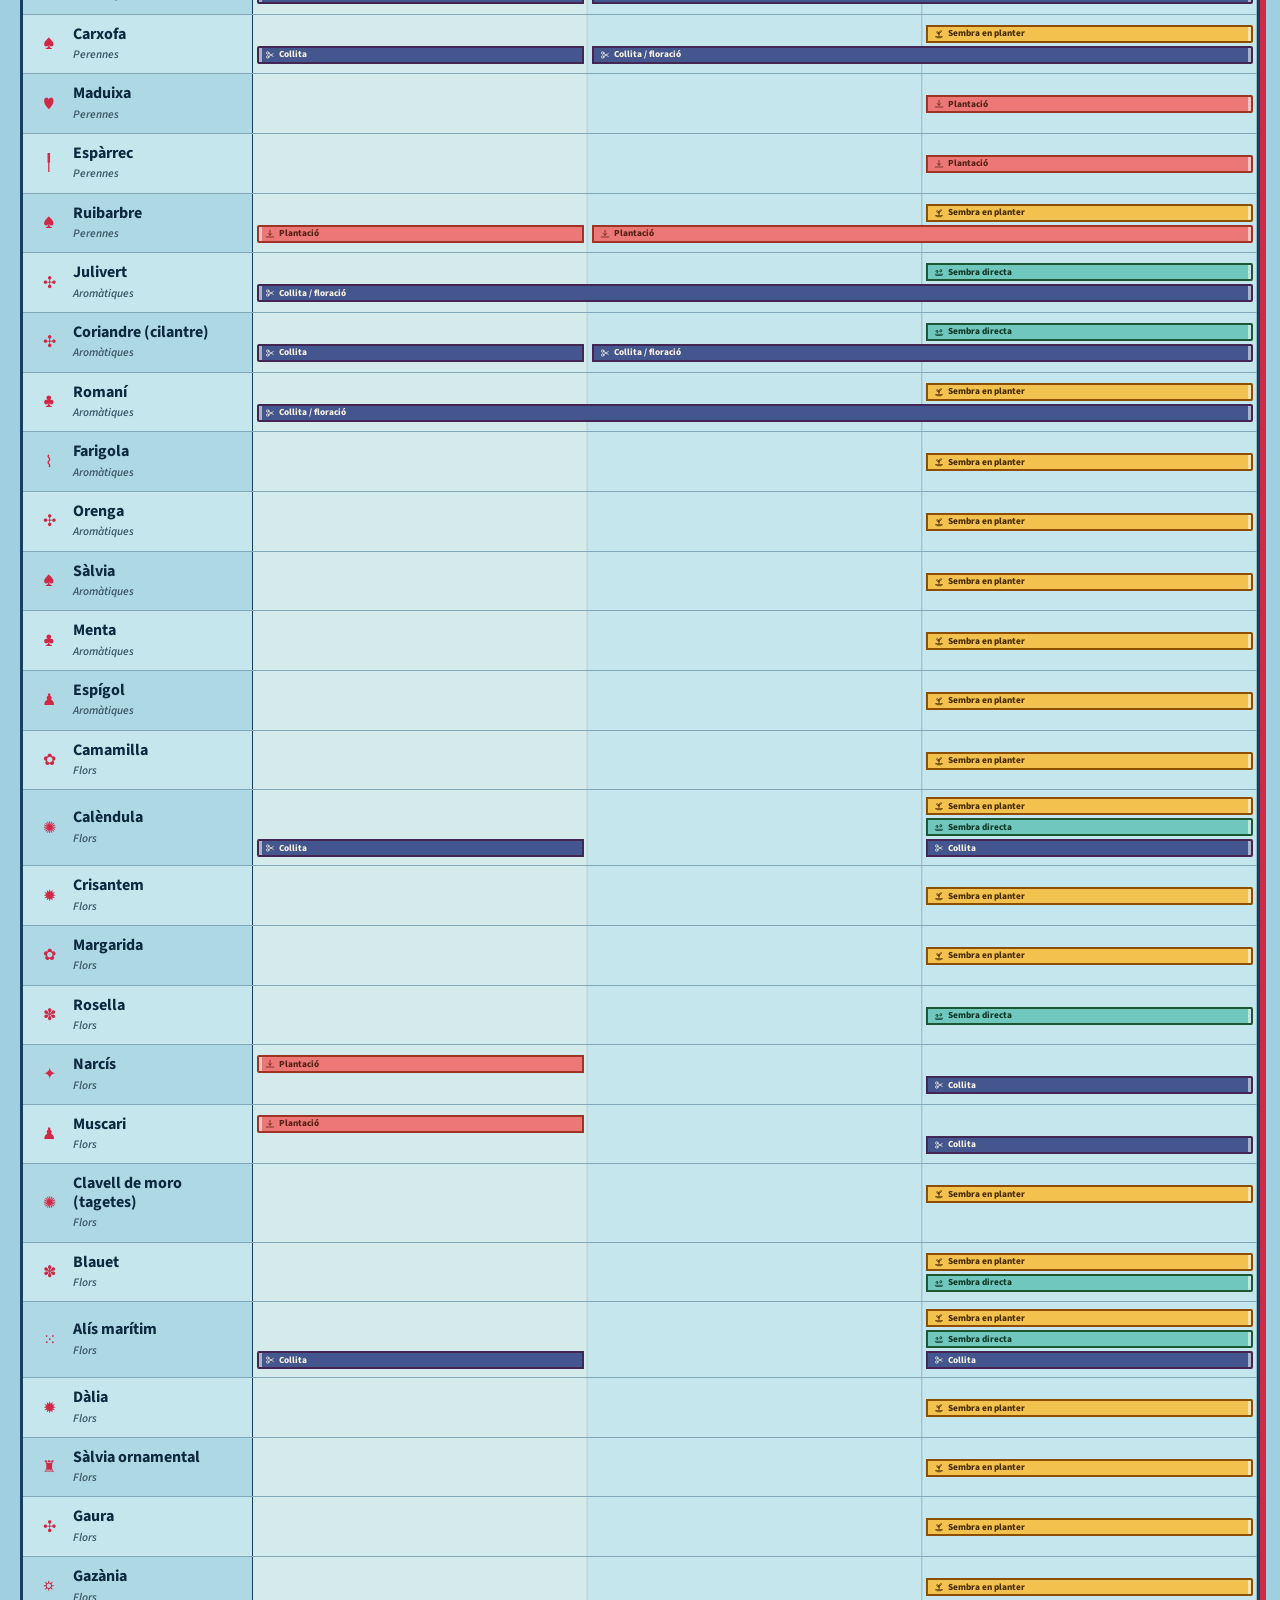
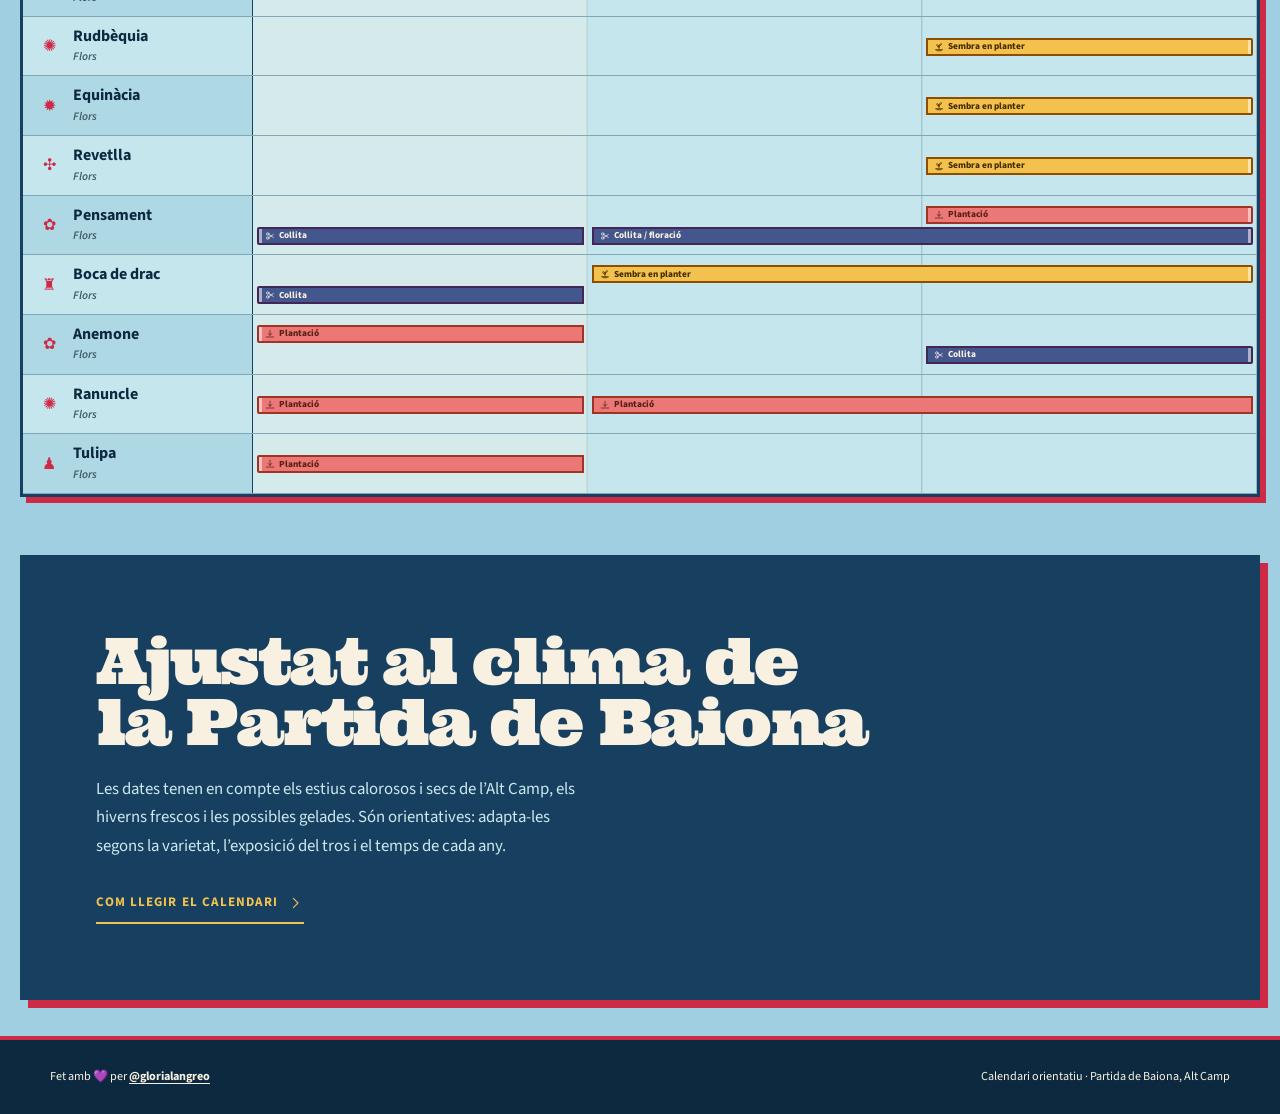
==== commit db0d1181: "Align mobile and calendar legends Co-authored-by: Copilot App <223556219+Copilot@users.noreply.githu" ====
--- a/index.html
+++ b/index.html
@@ -15,8 +15,8 @@
       href="https://fonts.googleapis.com/css2?family=Newsreader:ital,opsz,wght@0,6..72,400;0,6..72,500;1,6..72,400&family=Source+Sans+3:ital,wght@0,400;0,500;0,600;0,700;1,400&family=Ultra&display=swap"
       rel="stylesheet"
     />
-    <link rel="stylesheet" href="styles.css?v=20260907-38" />
-    <link rel="stylesheet" href="theme-bold.css?v=20260907-26" />
+    <link rel="stylesheet" href="styles.css?v=20260907-40" />
+    <link rel="stylesheet" href="theme-bold.css?v=20260907-27" />
   </head>
   <body data-theme="bold">
     <!--
@@ -63,6 +63,14 @@
             <button class="action-filter all active" type="button" data-action="all" aria-pressed="true">
               Totes
             </button>
+            <button class="action-filter seedbed active" type="button" data-action="seedbed" aria-pressed="true">
+              <svg viewBox="0 0 20 20" aria-hidden="true">
+                <path d="M3 15.5h14M5 15.5l1 2h8l1-2M10 15V8" />
+                <path d="M10 10c-3 0-4.5-1.5-4.5-4.5C8.5 5.5 10 7 10 10ZM10 8c.5-3 2-4.5 5-4.5-.5 3-2 4.5-5 4.5Z" />
+              </svg>
+              <span class="action-label-full">Sembra (planter)</span>
+              <span class="action-label-short">Planter</span>
+            </button>
             <button class="action-filter direct active" type="button" data-action="direct" aria-pressed="true">
               <svg viewBox="0 0 20 20" aria-hidden="true">
                 <path d="M2.5 14.5h15M4 17h12" />
@@ -71,14 +79,6 @@
               </svg>
               <span class="action-label-full">Sembra (directa)</span>
               <span class="action-label-short">Directa</span>
-            </button>
-            <button class="action-filter seedbed active" type="button" data-action="seedbed" aria-pressed="true">
-              <svg viewBox="0 0 20 20" aria-hidden="true">
-                <path d="M3 15.5h14M5 15.5l1 2h8l1-2M10 15V8" />
-                <path d="M10 10c-3 0-4.5-1.5-4.5-4.5C8.5 5.5 10 7 10 10ZM10 8c.5-3 2-4.5 5-4.5-.5 3-2 4.5-5 4.5Z" />
-              </svg>
-              <span class="action-label-full">Sembra (planter)</span>
-              <span class="action-label-short">Sembra en planter</span>
             </button>
             <button class="action-filter planting active" type="button" data-action="planting" aria-pressed="true">
               <svg viewBox="0 0 20 20" aria-hidden="true">
@@ -205,6 +205,6 @@
       <span>Calendari orientatiu · Partida de Baiona, Alt Camp</span>
     </footer>
 
-    <script src="app.js?v=20260907-10"></script>
+    <script src="app.js?v=20260907-12"></script>
   </body>
 </html>
--- a/styles.css
+++ b/styles.css
@@ -562,6 +562,21 @@
     transform 140ms ease;
 }
 
+.period-symbol {
+  display: inline-flex;
+  flex: 0 0 auto;
+}
+
+.period-symbol svg {
+  width: 10px;
+  height: 10px;
+  fill: none;
+  stroke: currentColor;
+  stroke-linecap: round;
+  stroke-linejoin: round;
+  stroke-width: 1.5;
+}
+
 .period:hover,
 .period:focus-visible,
 .period.is-active {
@@ -896,10 +911,6 @@
     display: none;
   }
 
-  .action-filter svg {
-    display: none;
-  }
-
   .action-label-full {
     display: none;
   }
--- a/theme-bold.css
+++ b/theme-bold.css
@@ -615,10 +615,6 @@
     box-shadow: 2px 2px 0 var(--green);
   }
 
-  body[data-theme="bold"] .action-filter.seedbed {
-    flex-grow: 1.75;
-  }
-
   body[data-theme="bold"] .action-filter svg {
     flex: 0 0 auto;
     width: 14px;
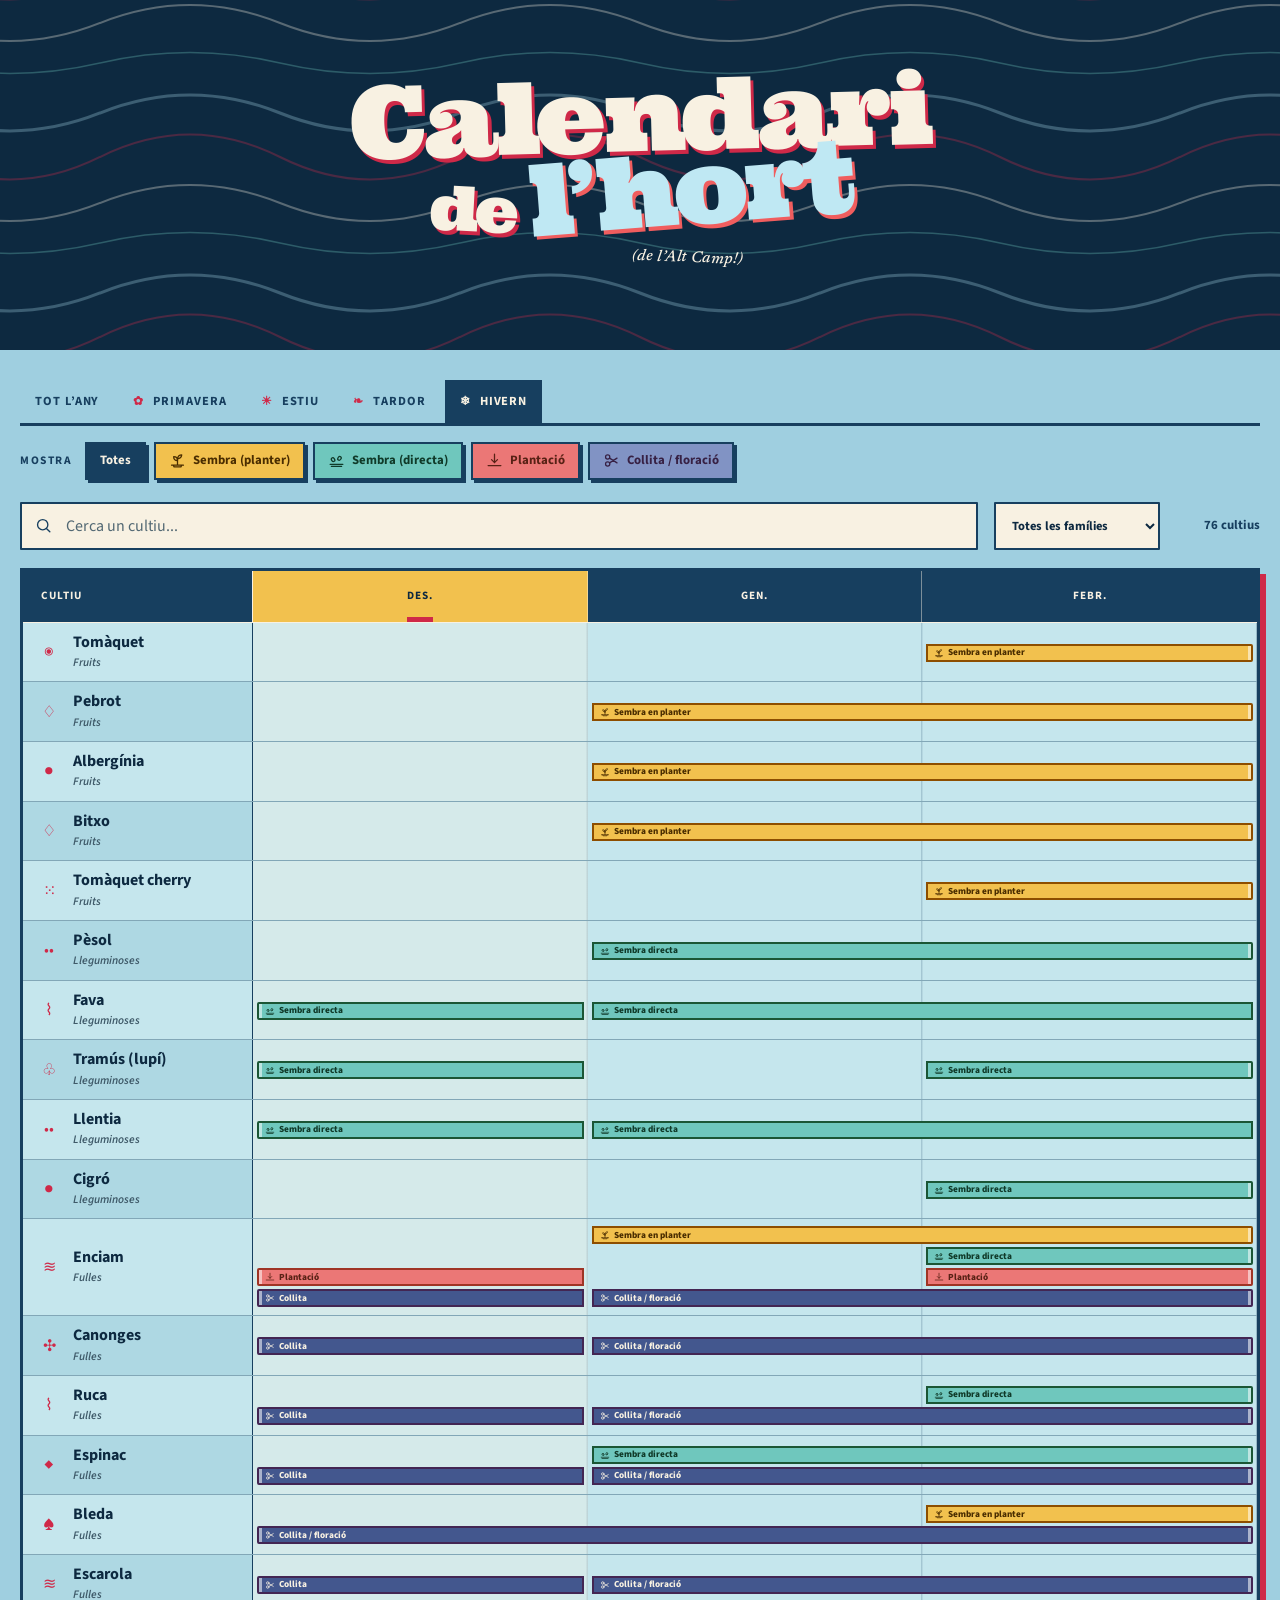
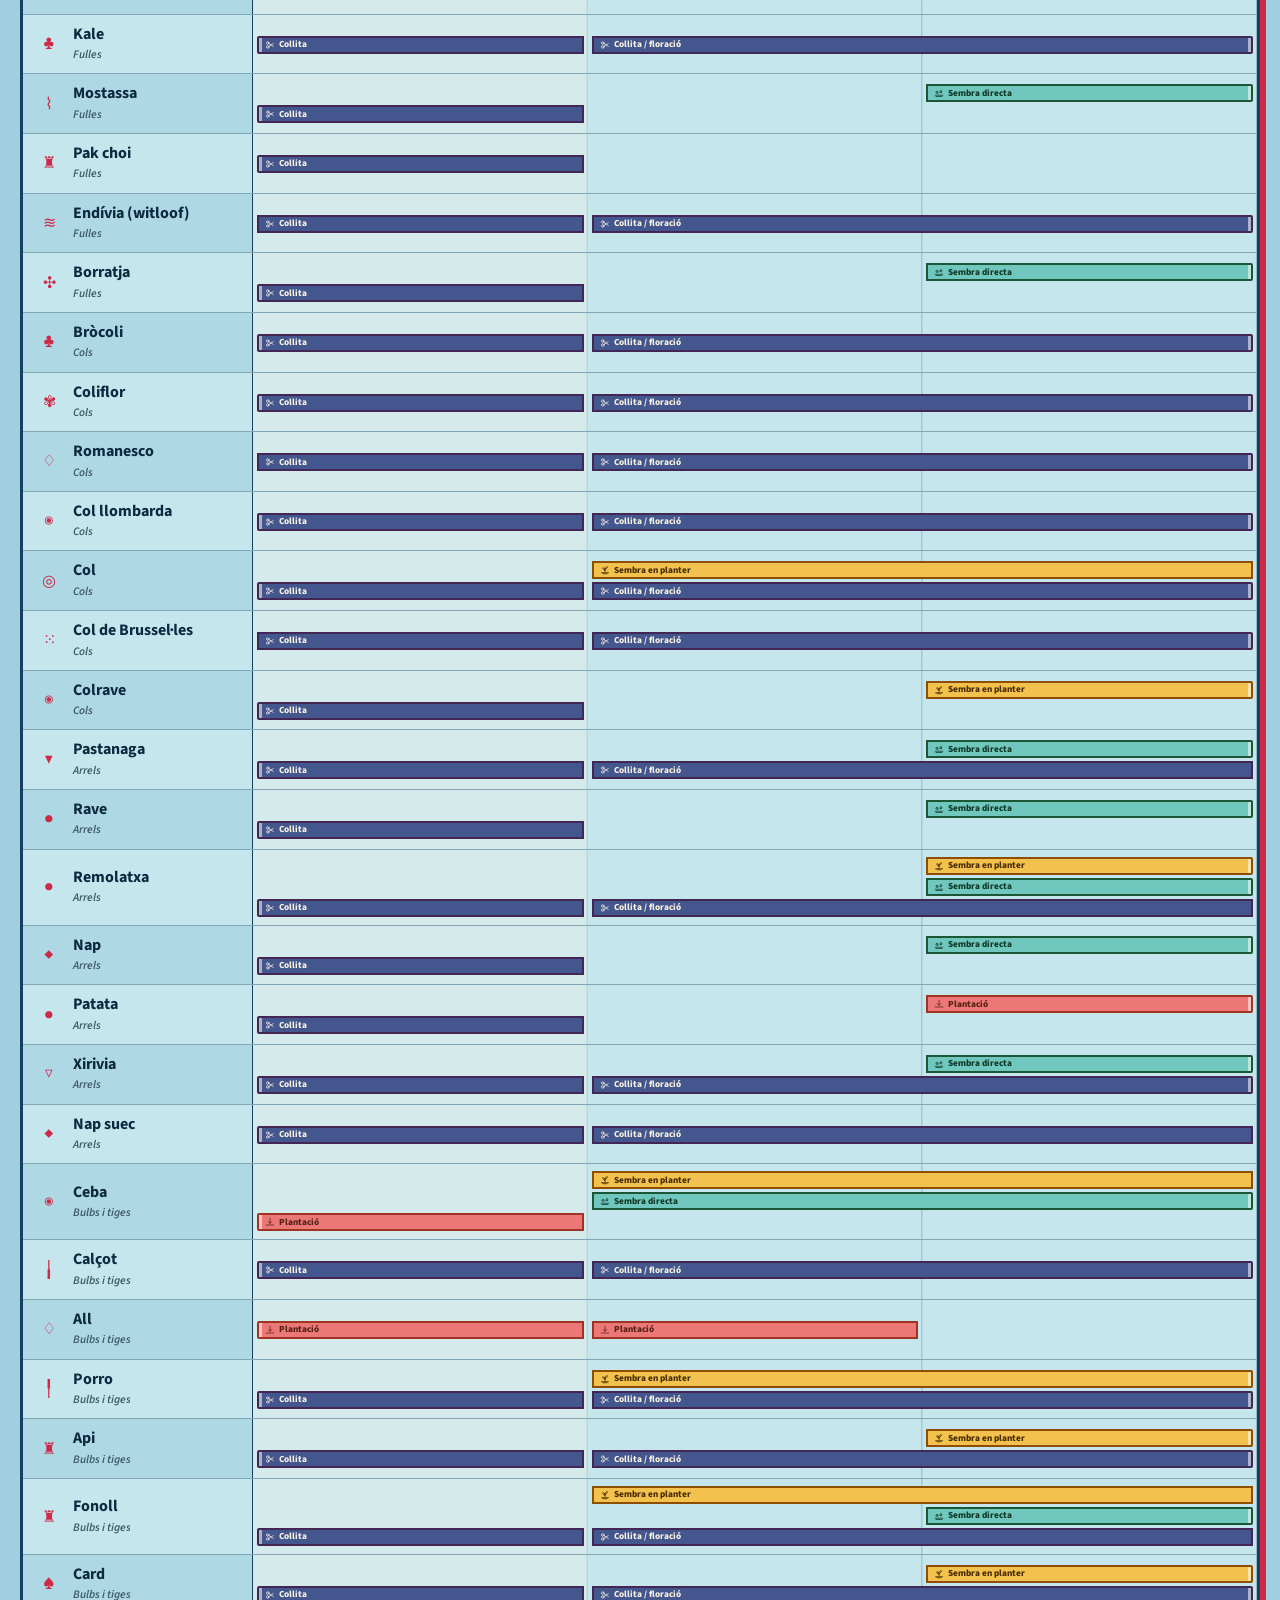
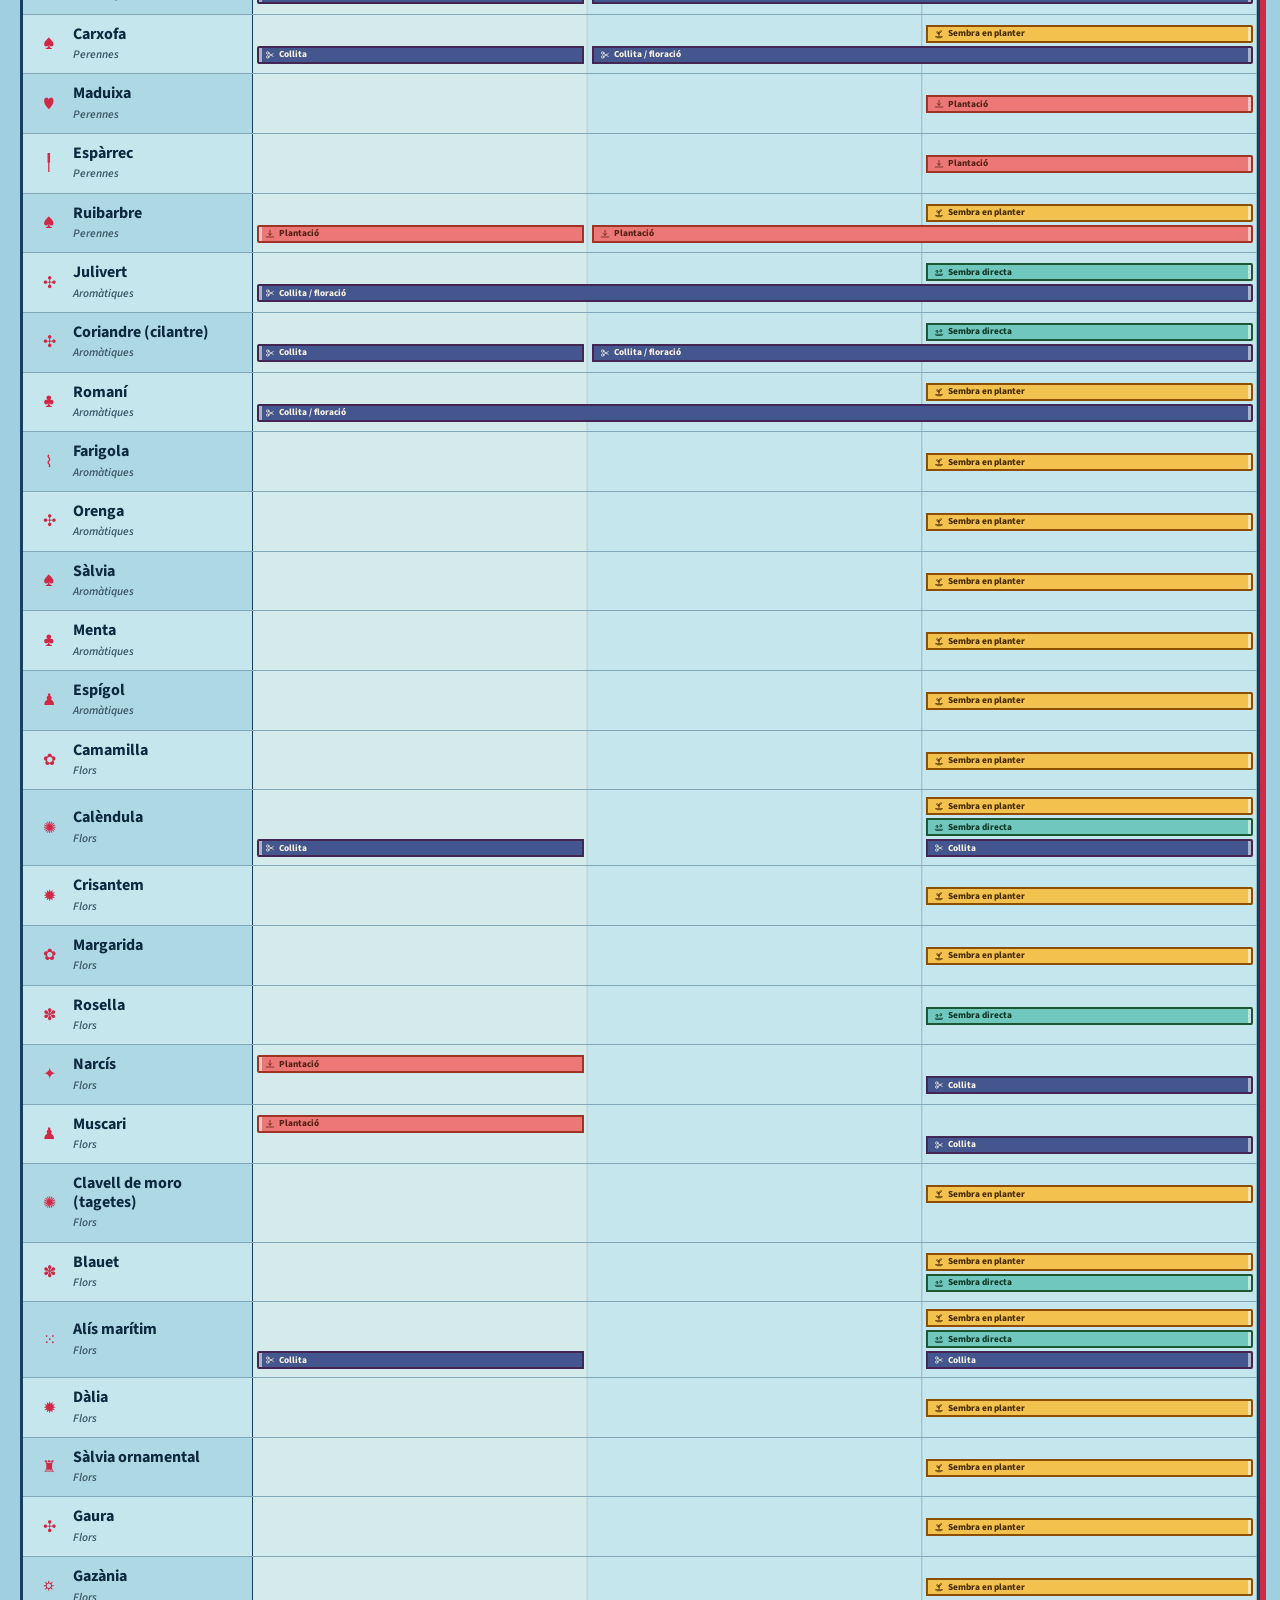
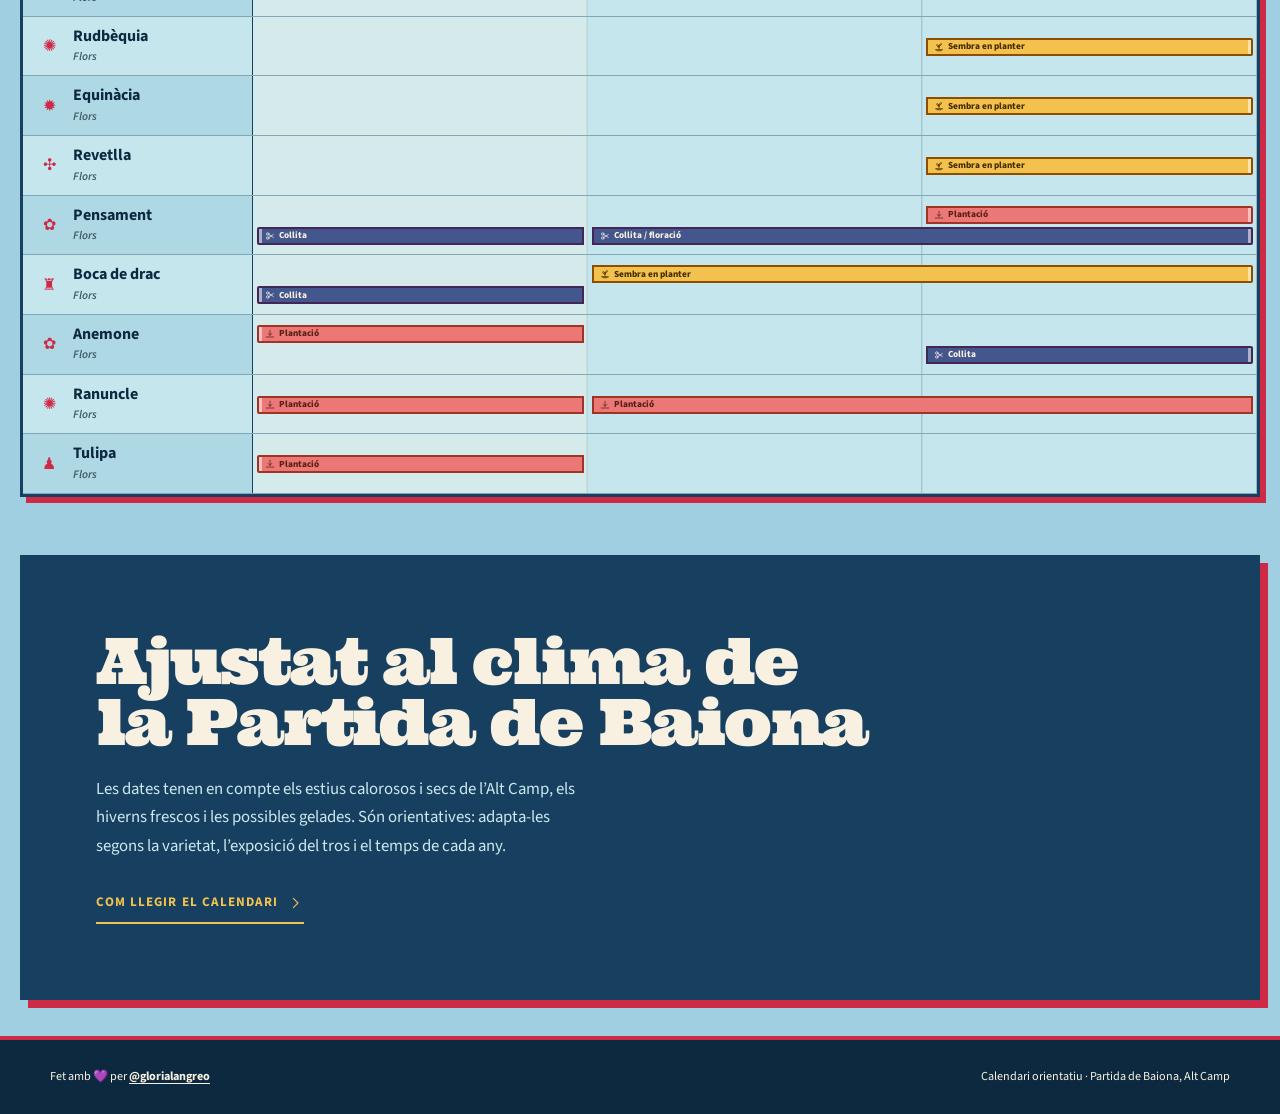
==== commit 4a47aa25: "Improve search and family controls Co-authored-by: Copilot App <223556219+Copilot@users.noreply.gith" ====
--- a/index.html
+++ b/index.html
@@ -15,7 +15,7 @@
       href="https://fonts.googleapis.com/css2?family=Newsreader:ital,opsz,wght@0,6..72,400;0,6..72,500;1,6..72,400&family=Source+Sans+3:ital,wght@0,400;0,500;0,600;0,700;1,400&family=Ultra&display=swap"
       rel="stylesheet"
     />
-    <link rel="stylesheet" href="styles.css?v=20260907-40" />
+    <link rel="stylesheet" href="styles.css?v=20260907-41" />
     <link rel="stylesheet" href="theme-bold.css?v=20260907-27" />
   </head>
   <body data-theme="bold">
@@ -100,19 +100,24 @@
         </div>
 
         <div class="toolbar">
-          <label class="search-box" for="cropSearch">
-            <svg viewBox="0 0 24 24" aria-hidden="true">
+          <div class="search-box">
+            <svg class="search-icon" viewBox="0 0 24 24" aria-hidden="true">
               <circle cx="11" cy="11" r="6.5" />
               <path d="m16 16 4 4" />
             </svg>
-            <span class="sr-only">Cerca un cultiu</span>
+            <label class="sr-only" for="cropSearch">Cerca un cultiu</label>
             <input id="cropSearch" type="search" placeholder="Cerca un cultiu..." autocomplete="off" />
-          </label>
+            <button class="search-clear" id="clearSearch" type="button" aria-label="Esborra la cerca" hidden>
+              <svg viewBox="0 0 20 20" aria-hidden="true">
+                <path d="m6 6 8 8M14 6l-8 8" />
+              </svg>
+            </button>
+          </div>
 
           <label class="category-filter" for="categorySelect">
-            <span>Família</span>
+            <span class="sr-only">Família</span>
             <select id="categorySelect">
-              <option value="all">Totes</option>
+              <option value="all">Totes les famílies</option>
             </select>
           </label>
 
@@ -136,7 +141,12 @@
         </div>
 
         <div class="empty-state" id="emptyState" hidden>
-          <span aria-hidden="true">🌱</span>
+          <span class="empty-state-icon" aria-hidden="true">
+            <svg viewBox="0 0 20 20">
+              <path d="M3 15.5h14M5 15.5l1 2h8l1-2M10 15V8" />
+              <path d="M10 10c-3 0-4.5-1.5-4.5-4.5C8.5 5.5 10 7 10 10ZM10 8c.5-3 2-4.5 5-4.5-.5 3-2 4.5-5 4.5Z" />
+            </svg>
+          </span>
           <h3>No hem trobat cap cultiu</h3>
           <p>Prova una altra cerca o canvia els filtres.</p>
         </div>
@@ -205,6 +215,6 @@
       <span>Calendari orientatiu · Partida de Baiona, Alt Camp</span>
     </footer>
 
-    <script src="app.js?v=20260907-12"></script>
+    <script src="app.js?v=20260907-13"></script>
   </body>
 </html>
--- a/styles.css
+++ b/styles.css
@@ -333,7 +333,7 @@
   align-items: center;
 }
 
-.search-box svg {
+.search-icon {
   position: absolute;
   left: 14px;
   width: 19px;
@@ -356,7 +356,49 @@
 }
 
 .search-box input {
-  padding: 0 16px 0 44px;
+  padding: 0 44px;
+}
+
+.search-box input::-webkit-search-cancel-button {
+  appearance: none;
+}
+
+.search-clear {
+  position: absolute;
+  right: 8px;
+  display: grid;
+  width: 30px;
+  height: 30px;
+  padding: 0;
+  color: var(--green);
+  cursor: pointer;
+  background: transparent;
+  border: 0;
+  border-radius: 50%;
+  place-items: center;
+}
+
+.search-clear:hover {
+  background: rgb(61 91 66 / 10%);
+}
+
+.search-clear:focus-visible {
+  outline: 3px solid rgb(61 91 66 / 22%);
+  outline-offset: 1px;
+}
+
+.search-clear[hidden] {
+  display: none;
+}
+
+.search-clear svg {
+  width: 16px;
+  height: 16px;
+  fill: none;
+  stroke: currentColor;
+  stroke-linecap: round;
+  stroke-width: 1.8;
+  pointer-events: none;
 }
 
 .search-box input:focus,
@@ -677,8 +719,19 @@
   text-align: center;
 }
 
-.empty-state span {
-  font-size: 2.4rem;
+.empty-state-icon {
+  display: inline-flex;
+  color: var(--green);
+}
+
+.empty-state-icon svg {
+  width: 42px;
+  height: 42px;
+  fill: none;
+  stroke: currentColor;
+  stroke-linecap: round;
+  stroke-linejoin: round;
+  stroke-width: 1.35;
 }
 
 .empty-state h3 {
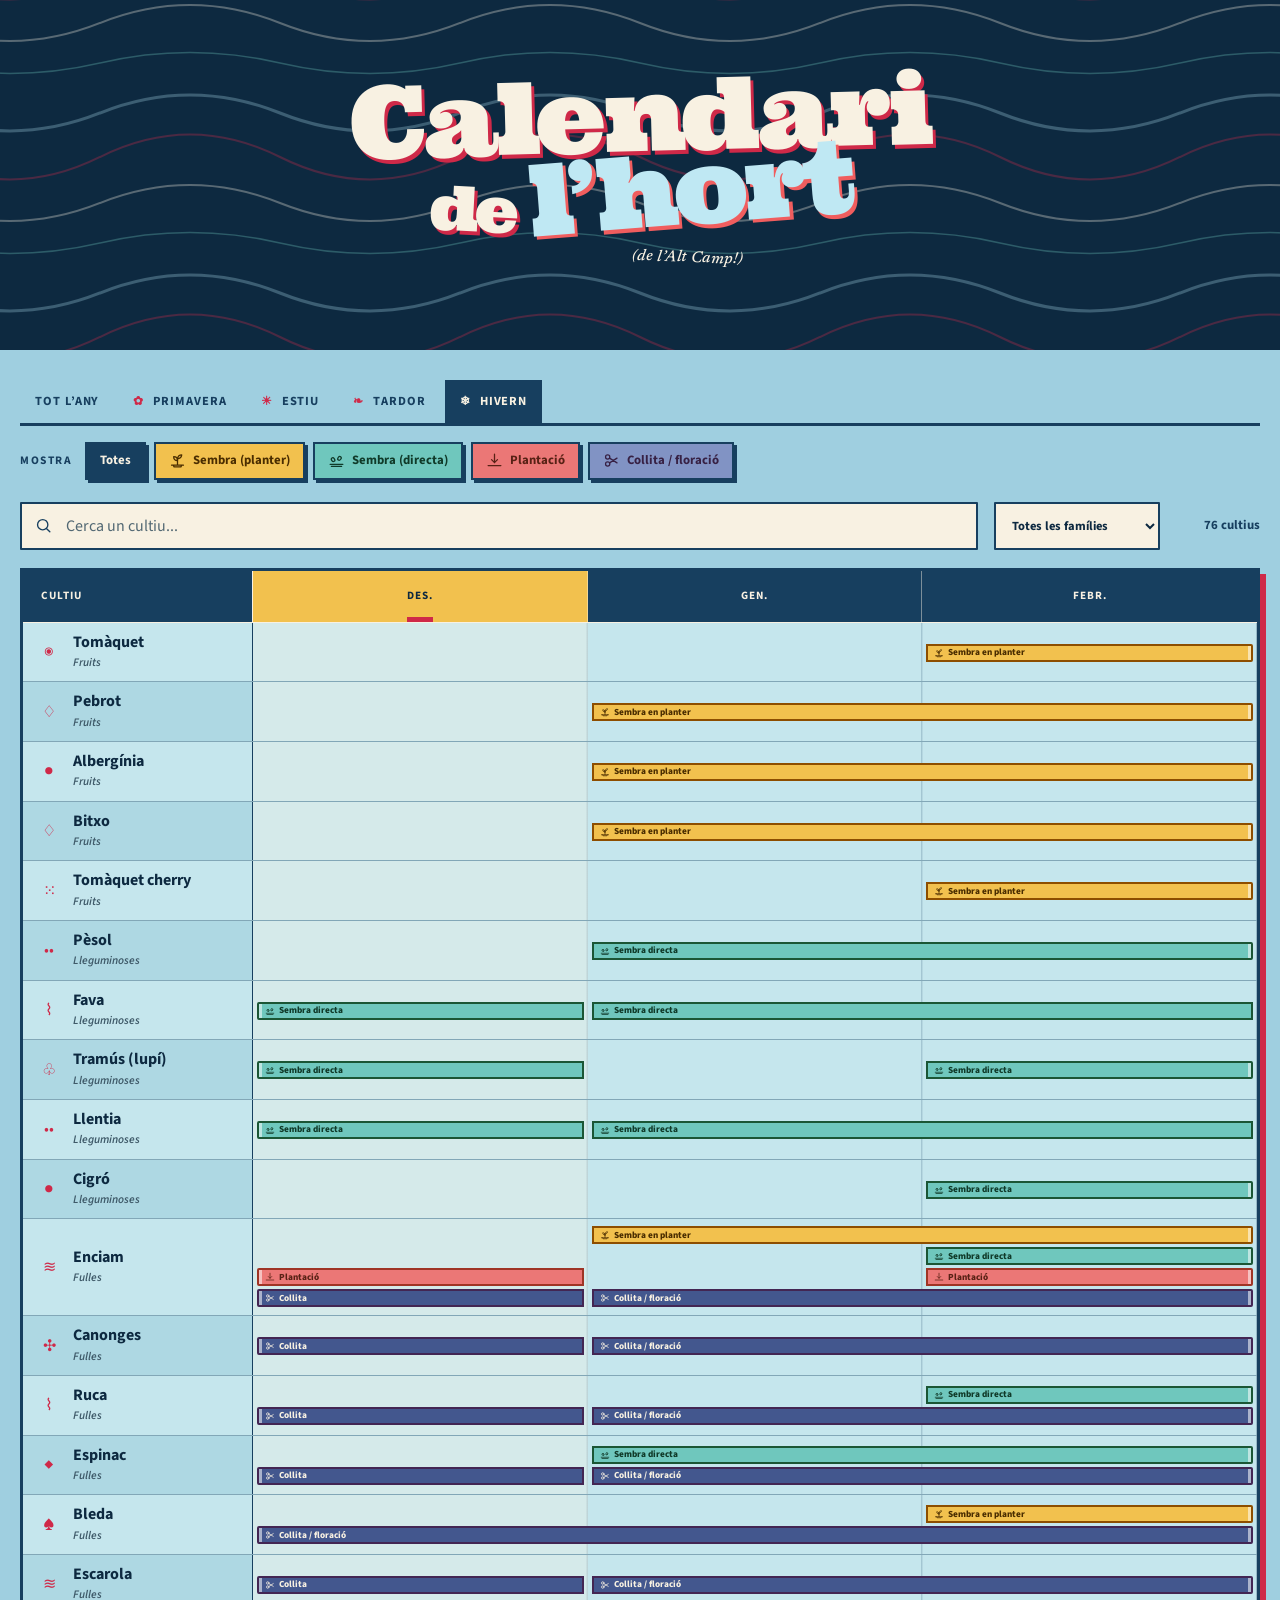
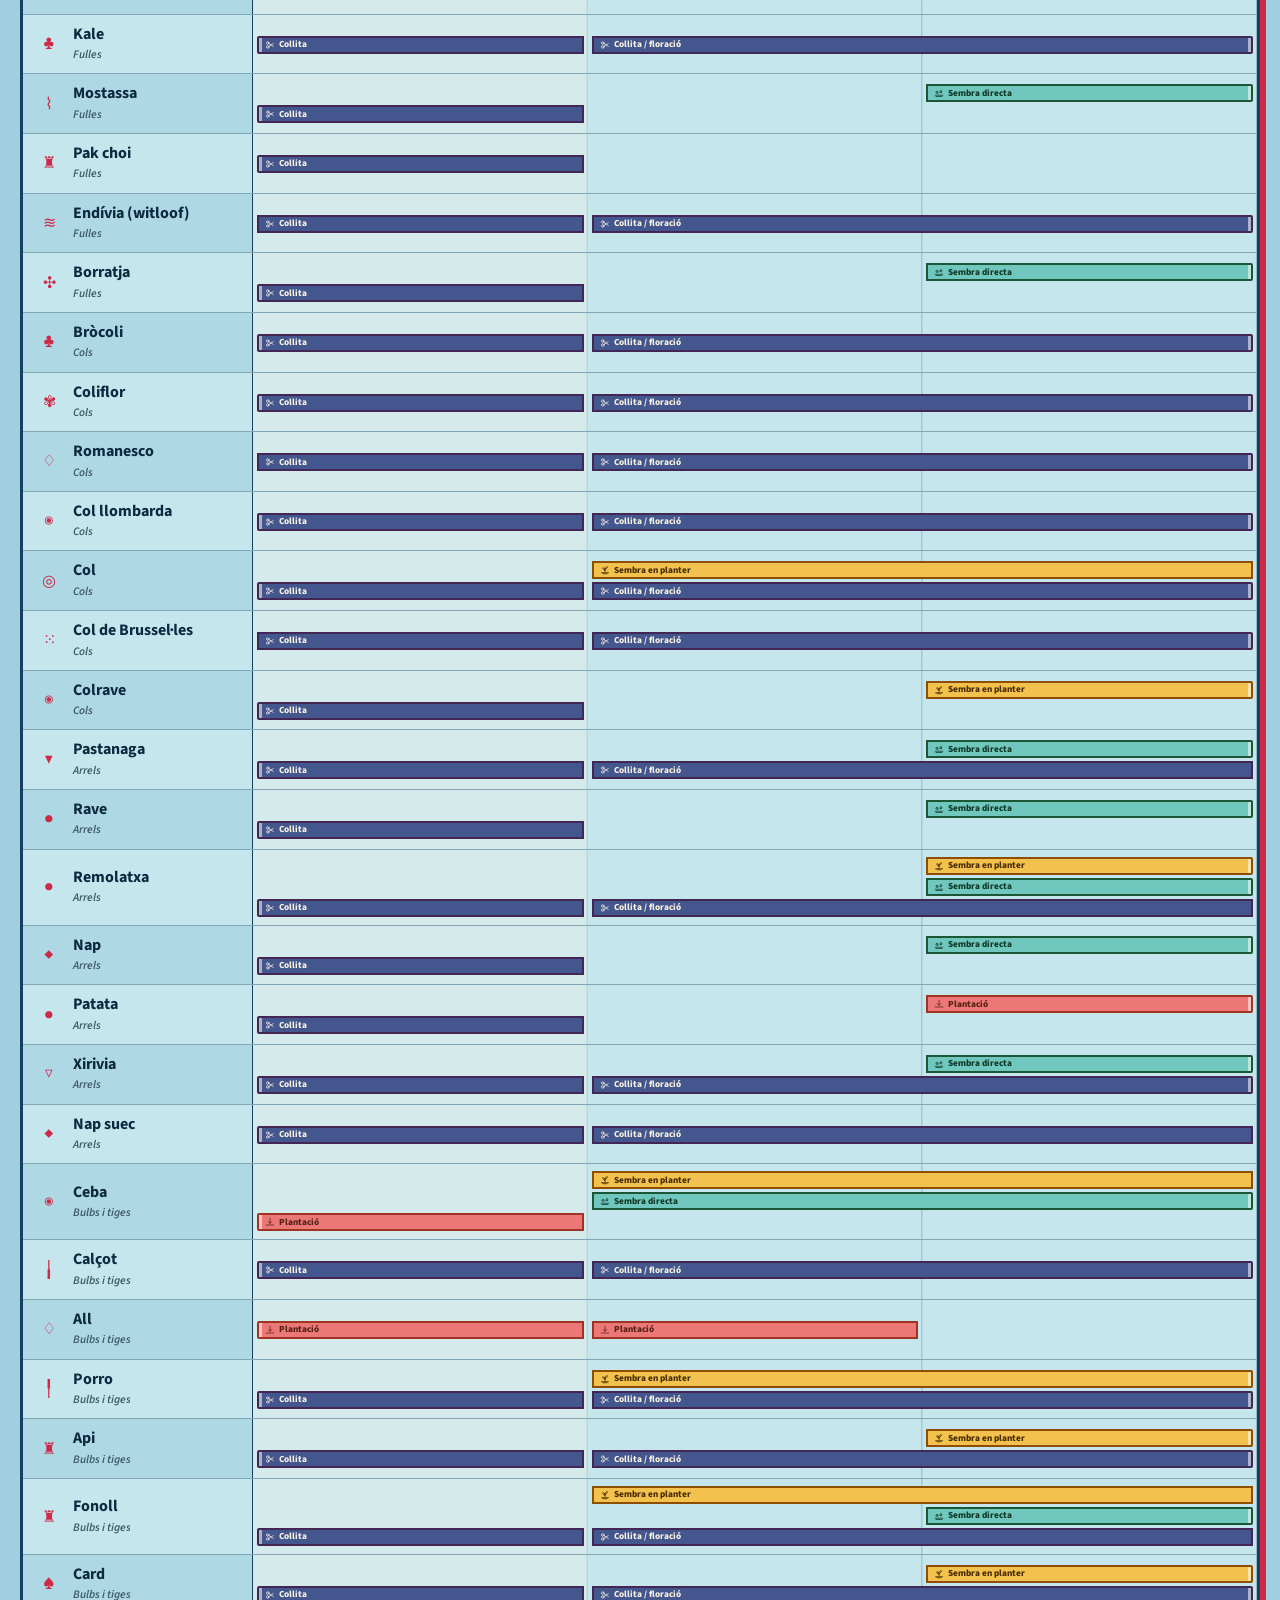
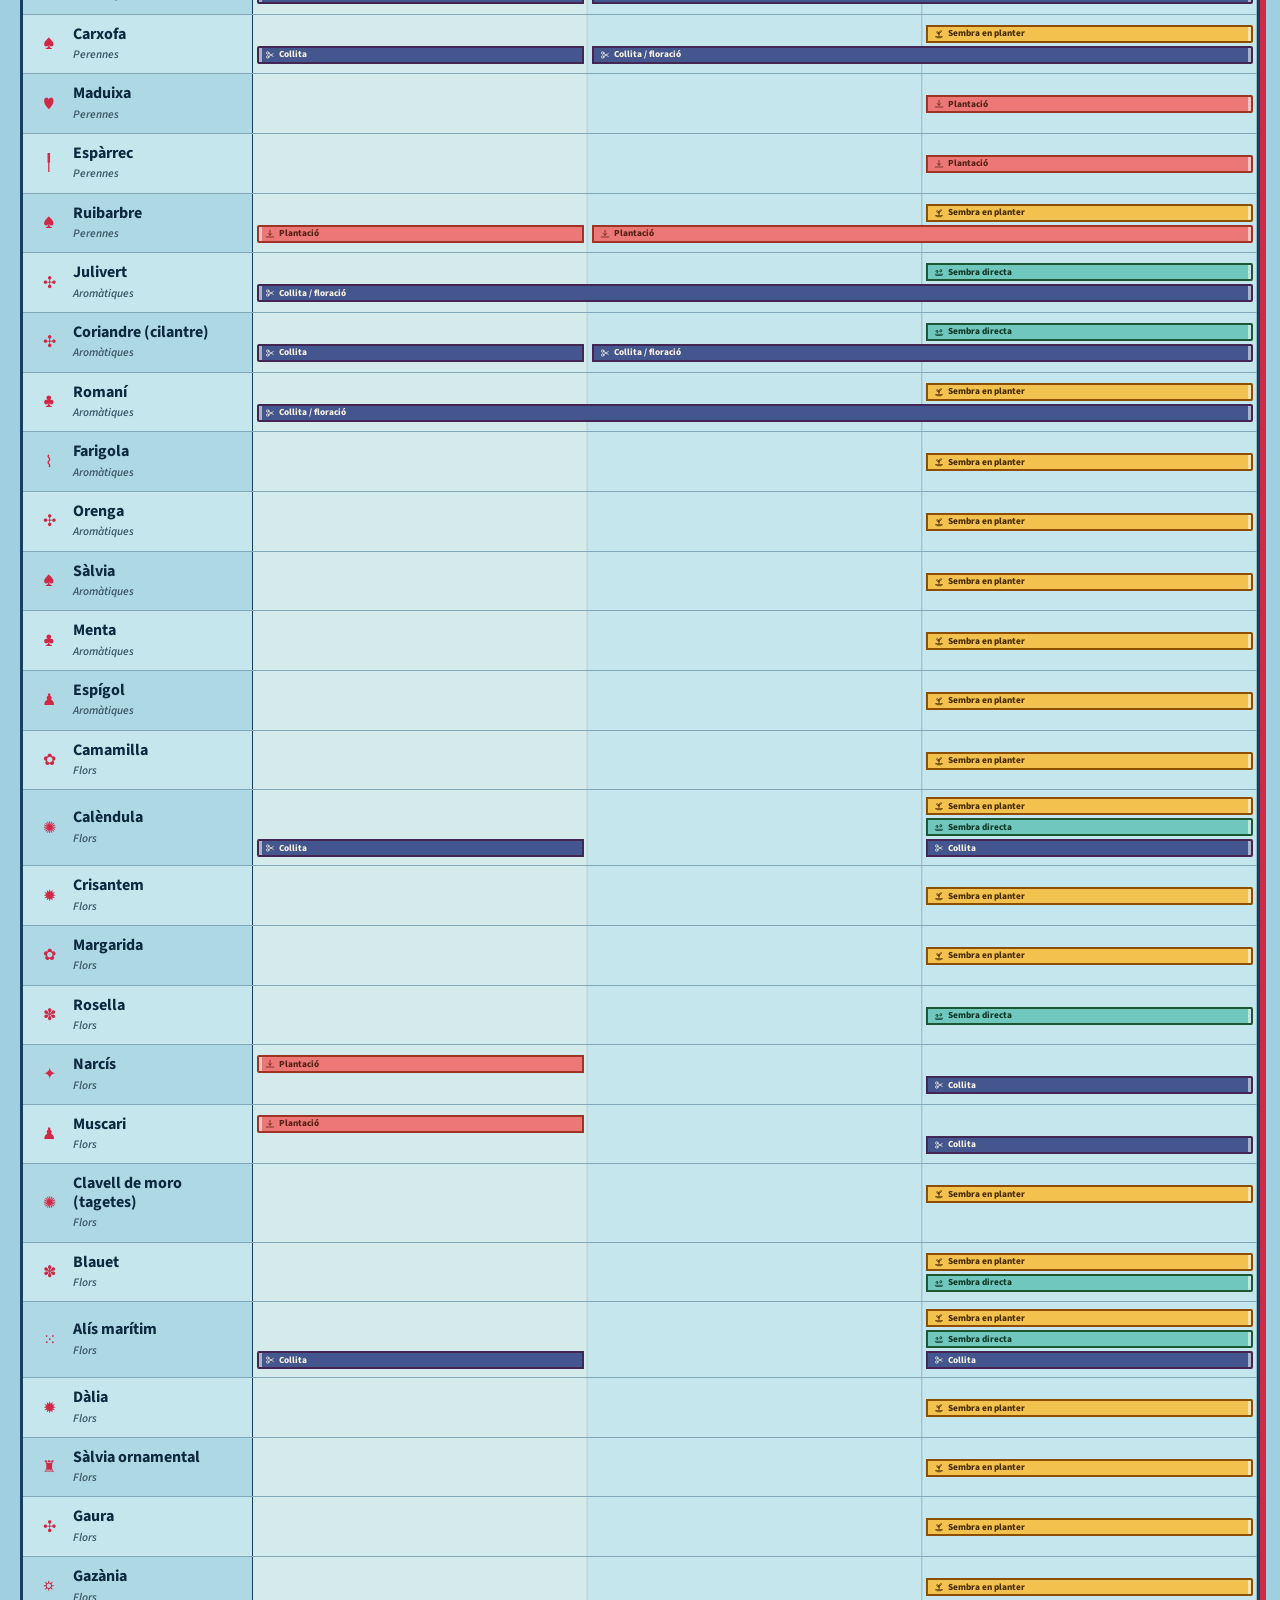
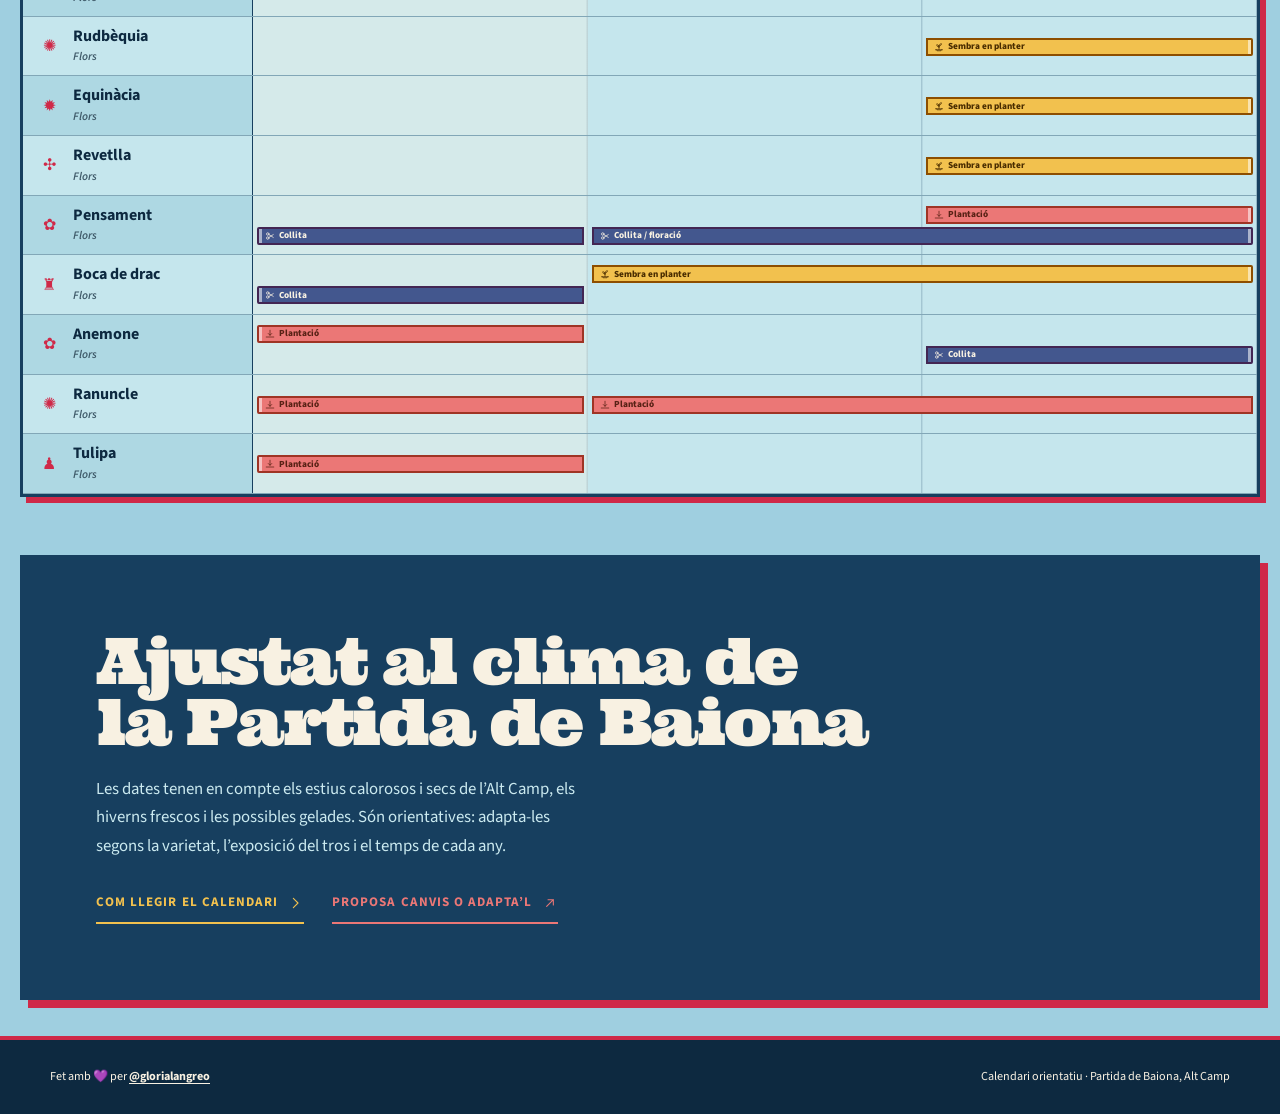
==== commit 203645df: "Add repository contribution link Co-authored-by: Copilot App <223556219+Copilot@users.noreply.github" ====
--- a/index.html
+++ b/index.html
@@ -6,6 +6,44 @@
     <meta
       name="description"
       content="Calendari visual de sembra, planter i trasplantament per a l'hort mediterrani."
+    />
+    <link rel="canonical" href="https://glorialangreo.github.io/hortet/" />
+    <meta property="og:type" content="website" />
+    <meta property="og:locale" content="ca_ES" />
+    <meta property="og:title" content="Calendari de l’hort de l’Alt Camp" />
+    <meta
+      property="og:description"
+      content="Consulta quan sembrar, fer planter, plantar i collir cada cultiu durant tot l’any."
+    />
+    <meta property="og:url" content="https://glorialangreo.github.io/hortet/" />
+    <meta
+      property="og:image"
+      content="https://glorialangreo.github.io/hortet/assets/social-card.png"
+    />
+    <meta
+      property="og:image:secure_url"
+      content="https://glorialangreo.github.io/hortet/assets/social-card.png"
+    />
+    <meta property="og:image:type" content="image/png" />
+    <meta property="og:image:width" content="1200" />
+    <meta property="og:image:height" content="630" />
+    <meta
+      property="og:image:alt"
+      content="Calendari de l’hort de l’Alt Camp envoltat de tomàquets, flors i hortalisses."
+    />
+    <meta name="twitter:card" content="summary_large_image" />
+    <meta name="twitter:title" content="Calendari de l’hort de l’Alt Camp" />
+    <meta
+      name="twitter:description"
+      content="Consulta quan sembrar, fer planter, plantar i collir cada cultiu durant tot l’any."
+    />
+    <meta
+      name="twitter:image"
+      content="https://glorialangreo.github.io/hortet/assets/social-card.png"
+    />
+    <meta
+      name="twitter:image:alt"
+      content="Calendari de l’hort de l’Alt Camp envoltat de tomàquets, flors i hortalisses."
     />
     <title>Calendari de l'hort</title>
     <link rel="icon" href="data:image/svg+xml,<svg xmlns=%22http://www.w3.org/2000/svg%22 viewBox=%220 0 32 32%22><text y=%2226%22 font-size=%2228%22>🌱</text></svg>" />
@@ -15,8 +53,8 @@
       href="https://fonts.googleapis.com/css2?family=Newsreader:ital,opsz,wght@0,6..72,400;0,6..72,500;1,6..72,400&family=Source+Sans+3:ital,wght@0,400;0,500;0,600;0,700;1,400&family=Ultra&display=swap"
       rel="stylesheet"
     />
-    <link rel="stylesheet" href="styles.css?v=20260907-41" />
-    <link rel="stylesheet" href="theme-bold.css?v=20260907-27" />
+    <link rel="stylesheet" href="styles.css?v=20260907-42" />
+    <link rel="stylesheet" href="theme-bold.css?v=20260907-29" />
   </head>
   <body data-theme="bold">
     <!--
@@ -160,18 +198,32 @@
             frescos i les possibles gelades. Són orientatives: adapta-les segons la varietat,
             l’exposició del tros i el temps de cada any.
           </p>
-          <button
-            class="help-button"
-            id="helpButton"
-            type="button"
-            aria-haspopup="dialog"
-            aria-controls="helpPanel"
-          >
-            Com llegir el calendari
-            <svg viewBox="0 0 24 24" aria-hidden="true">
-              <path d="m8 5 7 7-7 7" />
-            </svg>
-          </button>
+          <div class="tip-actions">
+            <button
+              class="help-button"
+              id="helpButton"
+              type="button"
+              aria-haspopup="dialog"
+              aria-controls="helpPanel"
+            >
+              Com llegir el calendari
+              <svg viewBox="0 0 24 24" aria-hidden="true">
+                <path d="m8 5 7 7-7 7" />
+              </svg>
+            </button>
+            <a
+              class="help-button repo-link"
+              href="https://github.com/glorialangreo/hortet"
+              target="_blank"
+              rel="noopener noreferrer"
+              title="Obre el repositori per proposar canvis, modificar-lo o fer-ne un fork"
+            >
+              Proposa canvis o adapta’l
+              <svg viewBox="0 0 24 24" aria-hidden="true">
+                <path d="M7 17 17 7M9 7h8v8" />
+              </svg>
+            </a>
+          </div>
         </div>
       </aside>
 
--- a/styles.css
+++ b/styles.css
@@ -120,6 +120,22 @@
   transform: translateX(3px);
 }
 
+.tip-actions {
+  display: flex;
+  flex-wrap: wrap;
+  gap: 10px 28px;
+  align-items: center;
+  margin-top: 24px;
+}
+
+.tip-actions .help-button {
+  margin-top: 0;
+}
+
+.repo-link {
+  text-decoration: none;
+}
+
 .hero h1 {
   margin: 0;
   font-family: var(--font-editorial);
--- a/theme-bold.css
+++ b/theme-bold.css
@@ -314,14 +314,20 @@
   padding: 7px 13px;
   color: var(--green);
   font-size: 0.8rem;
-  background: var(--control-bg);
+  background: transparent;
   border: 2px solid var(--green);
   box-shadow: 3px 3px 0 var(--green);
 }
 
-body[data-theme="bold"] .action-filter:hover {
-  color: var(--light);
-  background: var(--burgundy);
+body[data-theme="bold"] .action-filter:not(.active) {
+  box-shadow: none;
+}
+
+body[data-theme="bold"] .action-filter:not(.active):hover {
+  color: var(--green);
+  background: transparent;
+  border-color: var(--green);
+  box-shadow: 2px 2px 0 var(--green);
 }
 
 body[data-theme="bold"] .action-filter.all.active {
@@ -506,6 +512,10 @@
   color: var(--highlight);
   font-size: 0.82rem;
   border-bottom-width: 2px;
+}
+
+body[data-theme="bold"] .repo-link {
+  color: var(--planting-soft);
 }
 
 body[data-theme="bold"] footer {
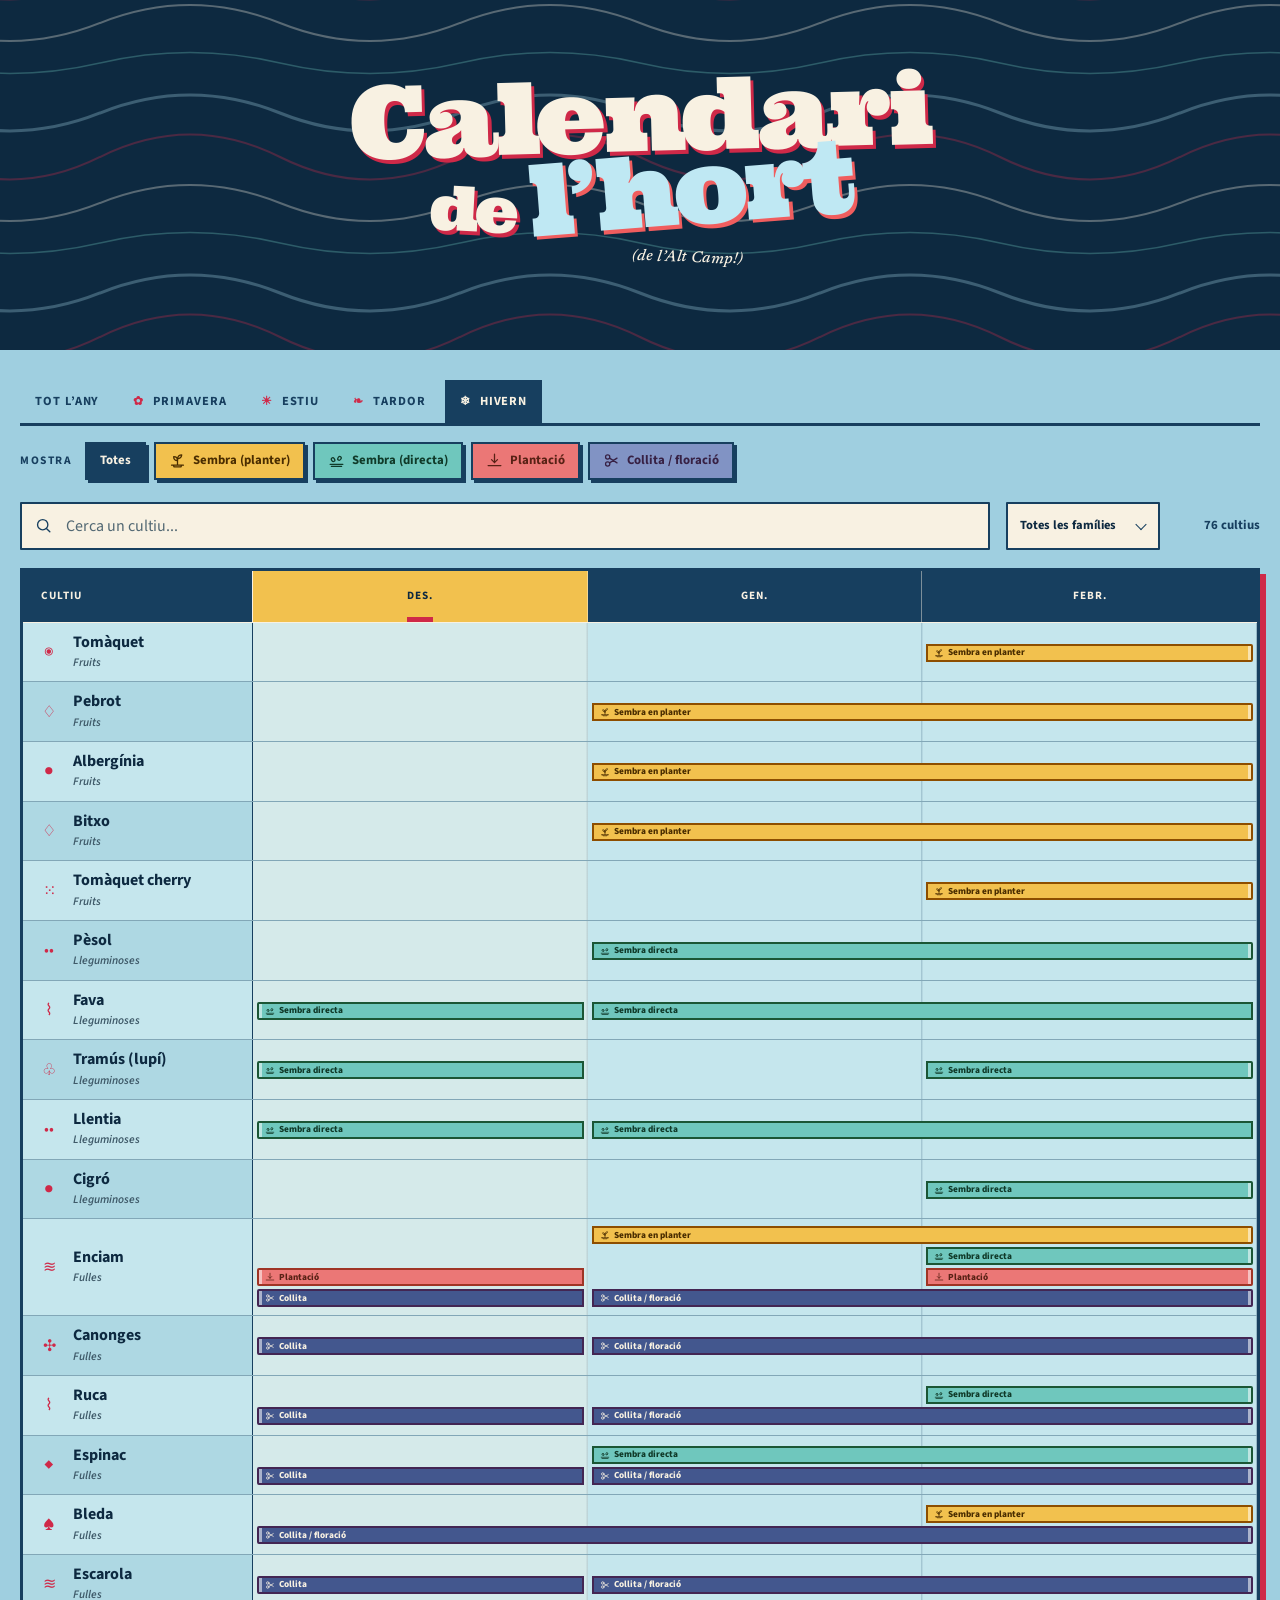
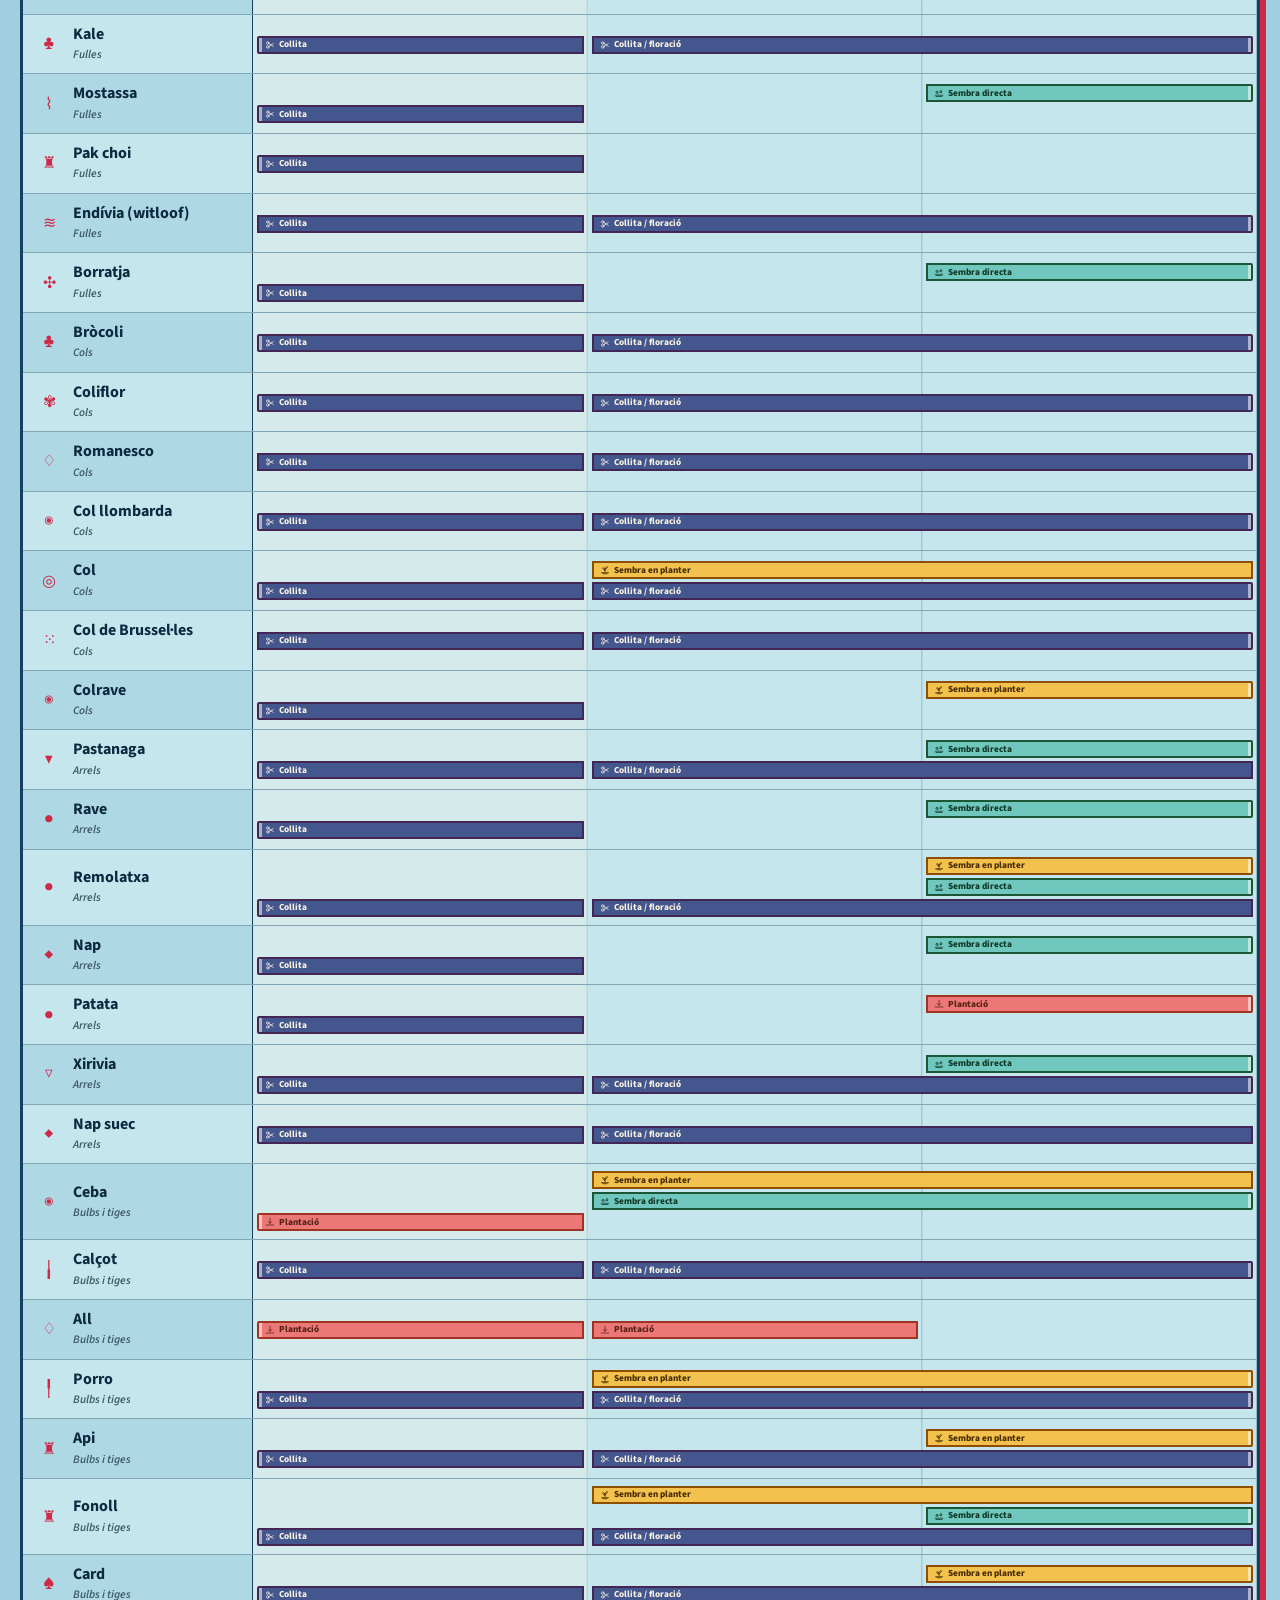
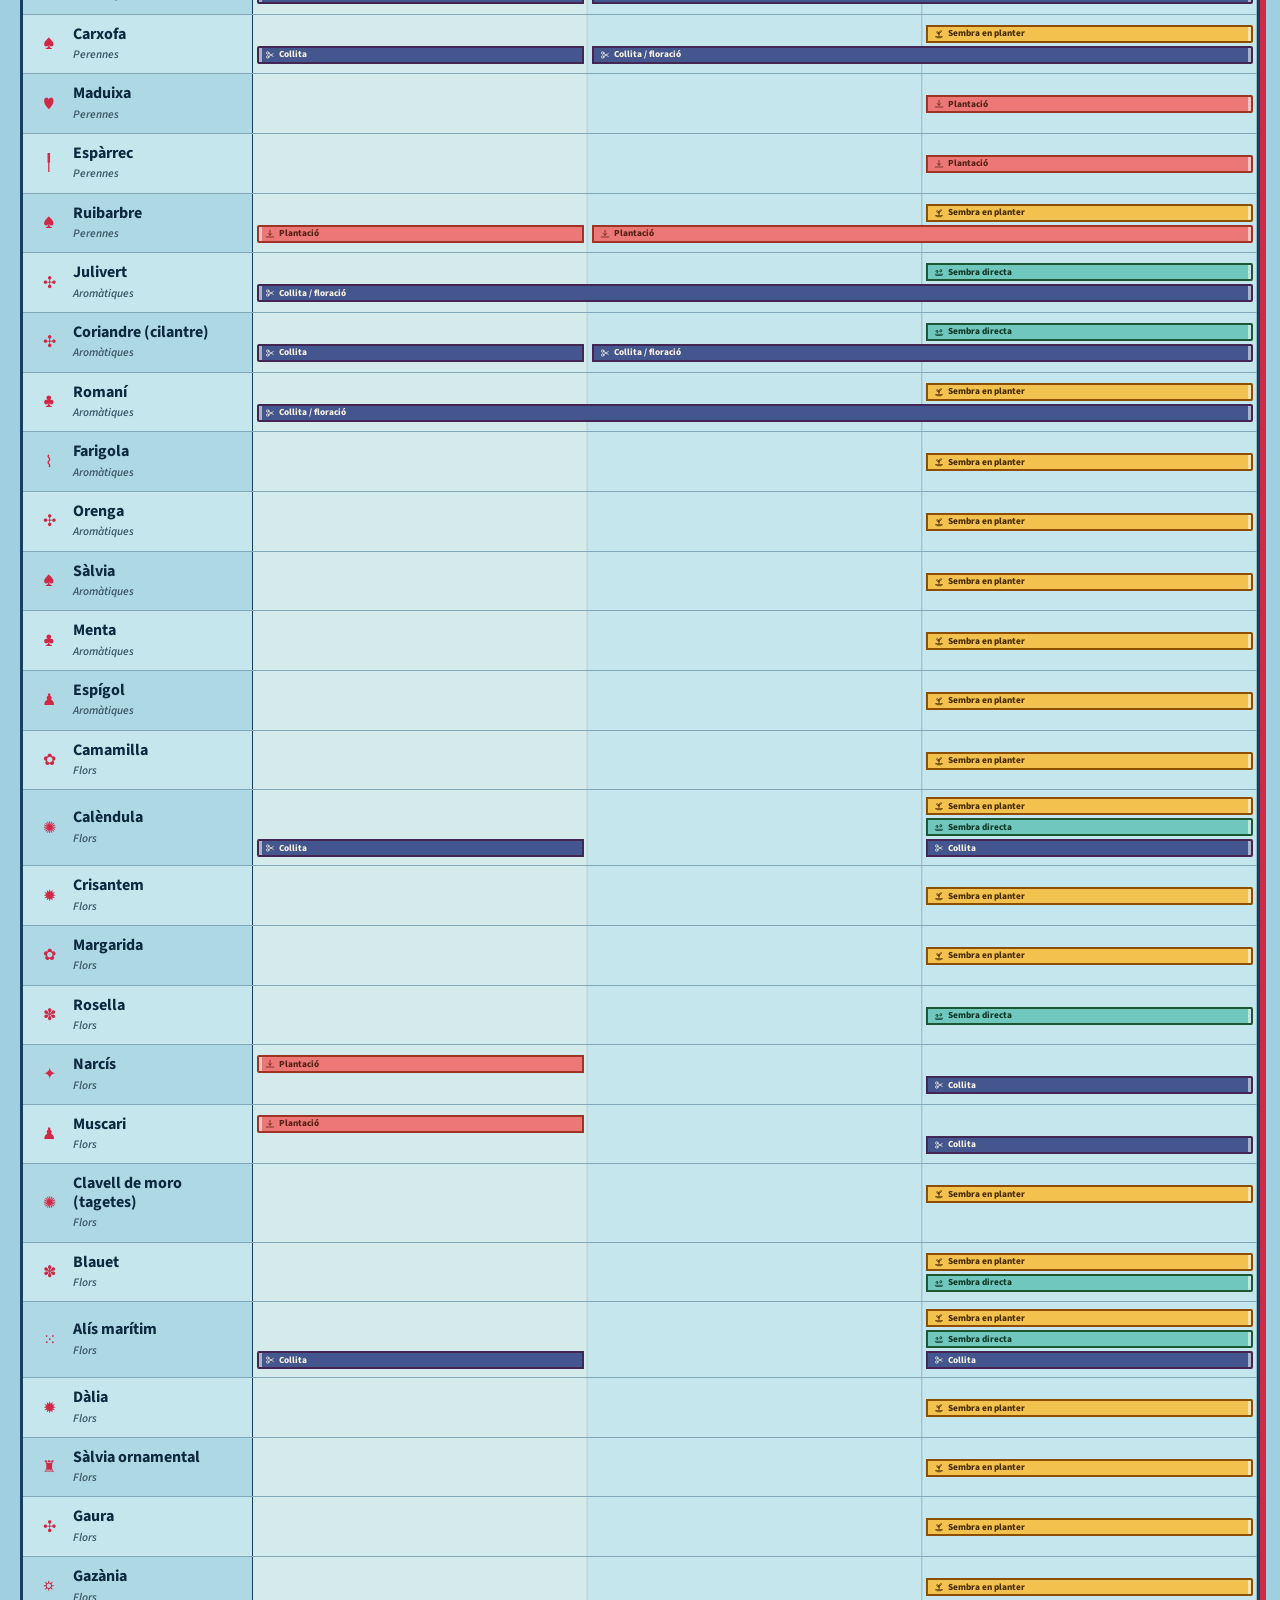
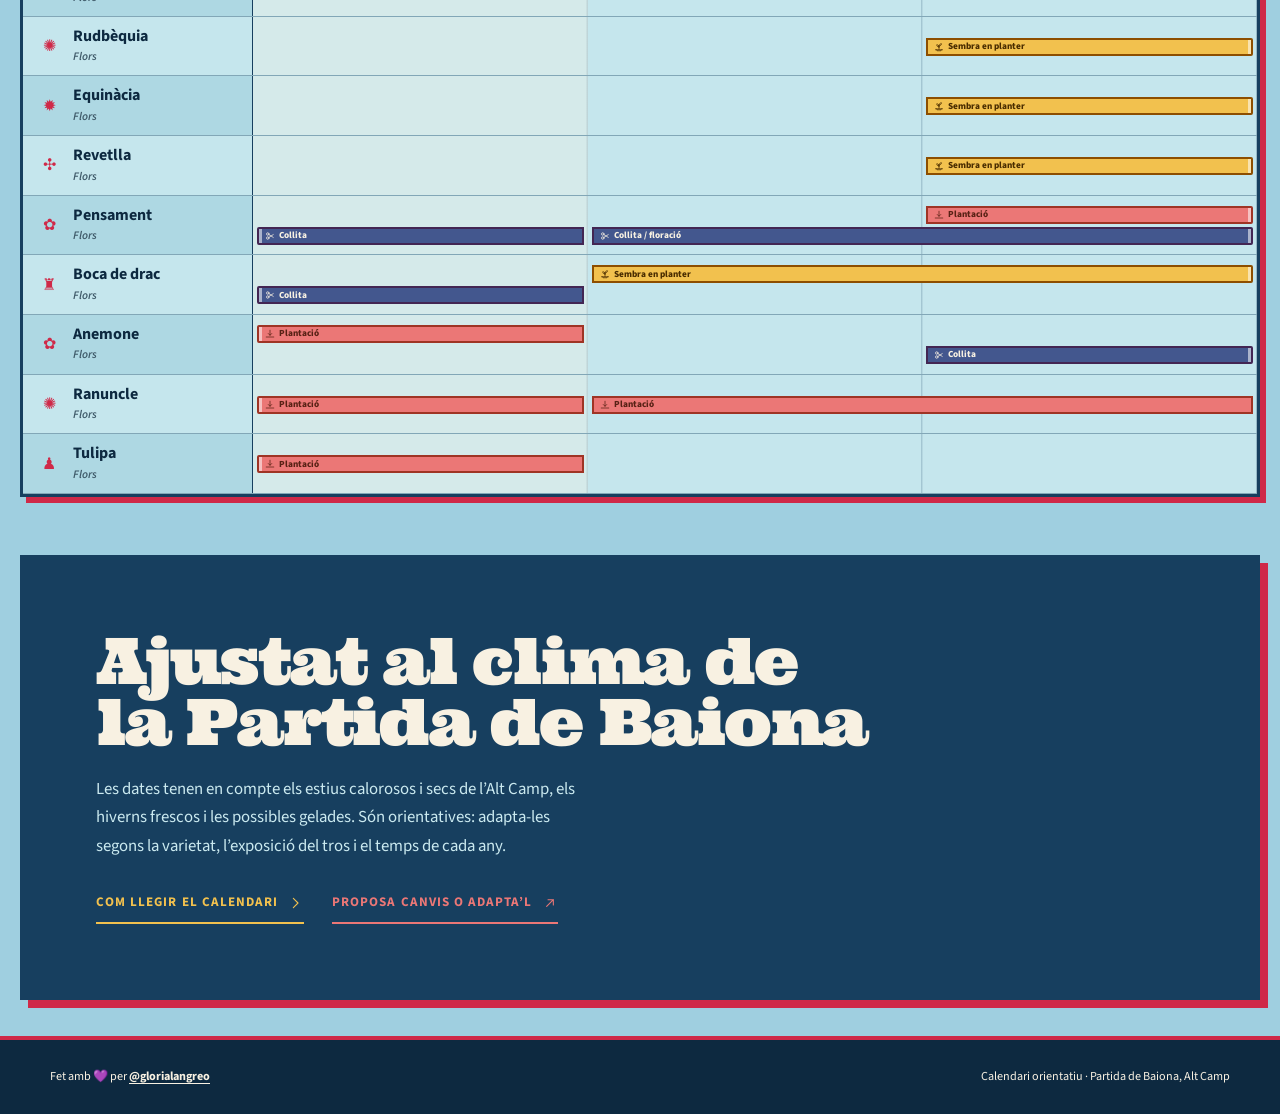
==== commit 0ef6e8a7: "Inset family selector arrow Co-authored-by: Copilot App <223556219+Copilot@users.noreply.github.com>" ====
--- a/index.html
+++ b/index.html
@@ -53,7 +53,7 @@
       href="https://fonts.googleapis.com/css2?family=Newsreader:ital,opsz,wght@0,6..72,400;0,6..72,500;1,6..72,400&family=Source+Sans+3:ital,wght@0,400;0,500;0,600;0,700;1,400&family=Ultra&display=swap"
       rel="stylesheet"
     />
-    <link rel="stylesheet" href="styles.css?v=20260907-42" />
+    <link rel="stylesheet" href="styles.css?v=20260907-43" />
     <link rel="stylesheet" href="theme-bold.css?v=20260907-29" />
   </head>
   <body data-theme="bold">
--- a/styles.css
+++ b/styles.css
@@ -424,6 +424,7 @@
 }
 
 .category-filter {
+  position: relative;
   display: flex;
   gap: 9px;
   align-items: center;
@@ -432,9 +433,23 @@
   font-weight: 600;
 }
 
+.category-filter::after {
+  position: absolute;
+  top: 50%;
+  right: 15px;
+  width: 7px;
+  height: 7px;
+  pointer-events: none;
+  content: "";
+  border-right: 1.5px solid currentColor;
+  border-bottom: 1.5px solid currentColor;
+  transform: translateY(-68%) rotate(45deg);
+}
+
 .category-filter select {
+  appearance: none;
   min-width: 130px;
-  padding: 0 34px 0 12px;
+  padding: 0 42px 0 12px;
 }
 
 .result-count {
